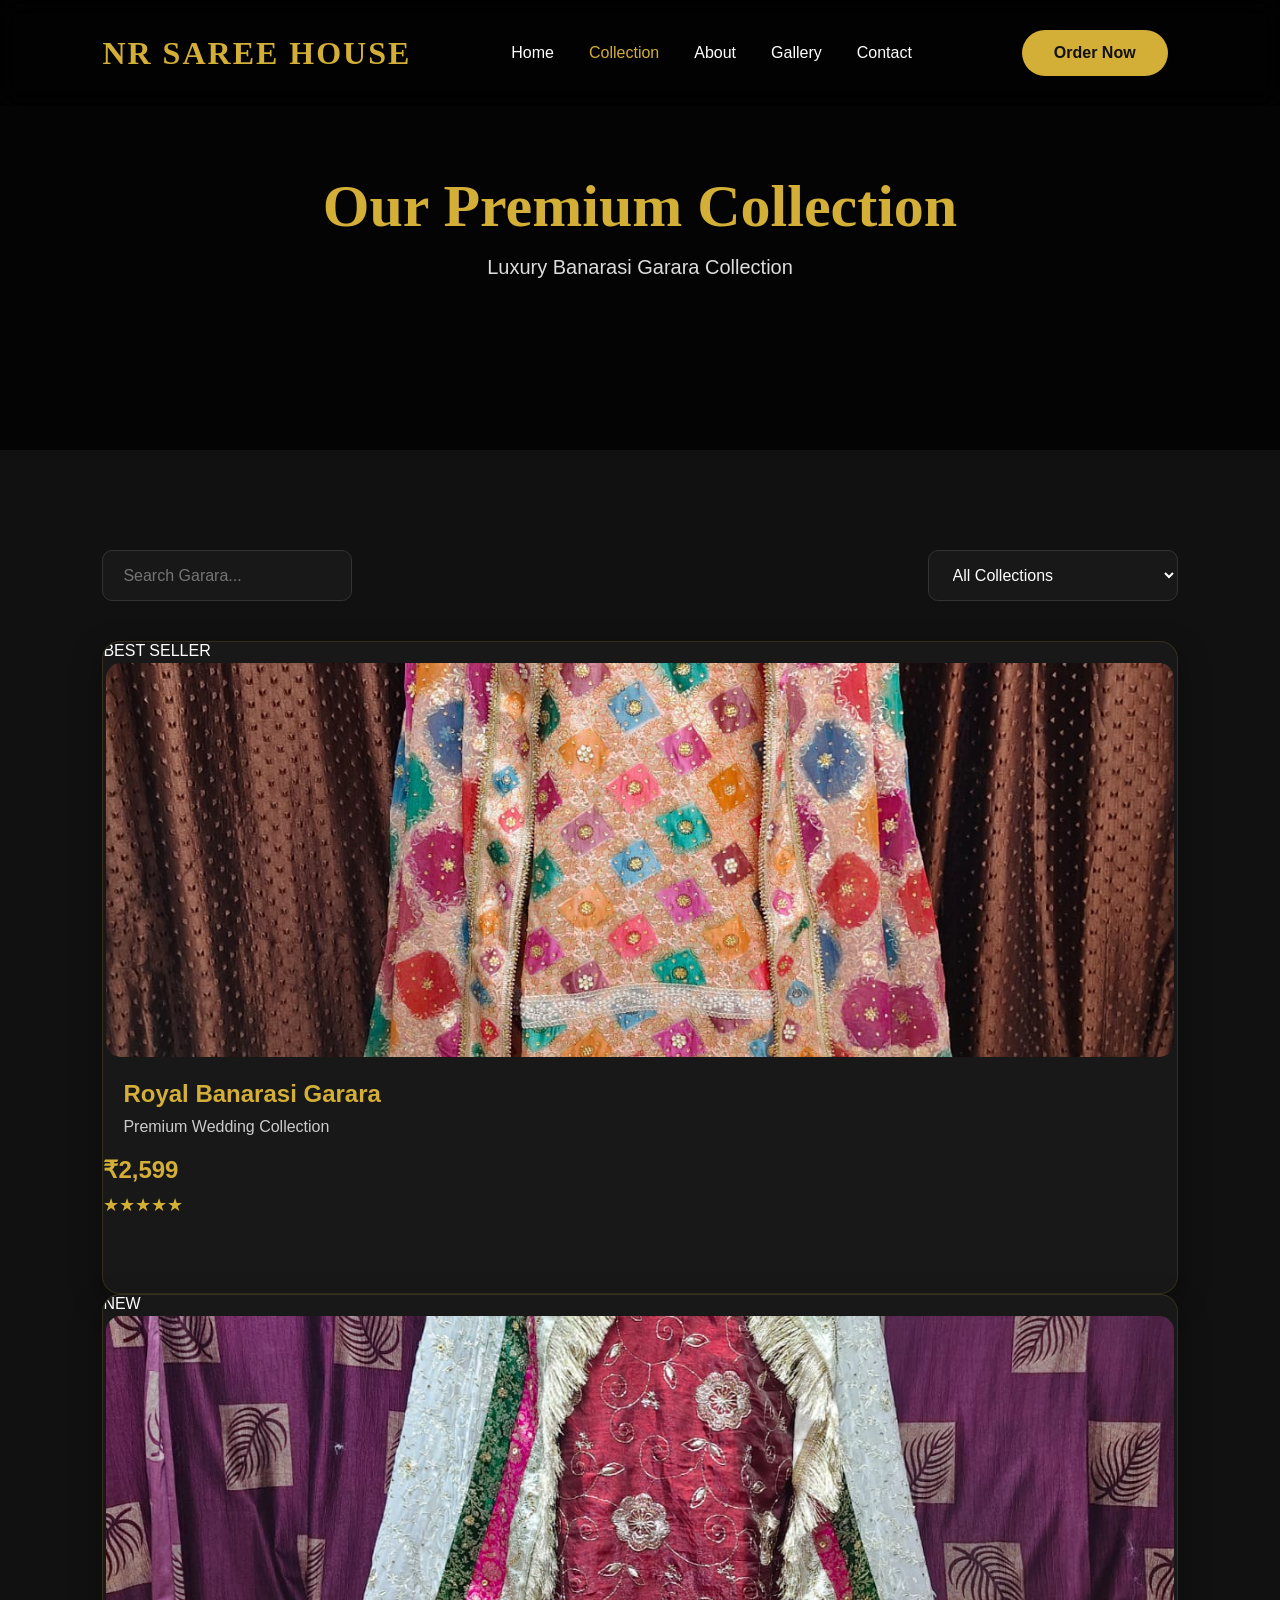
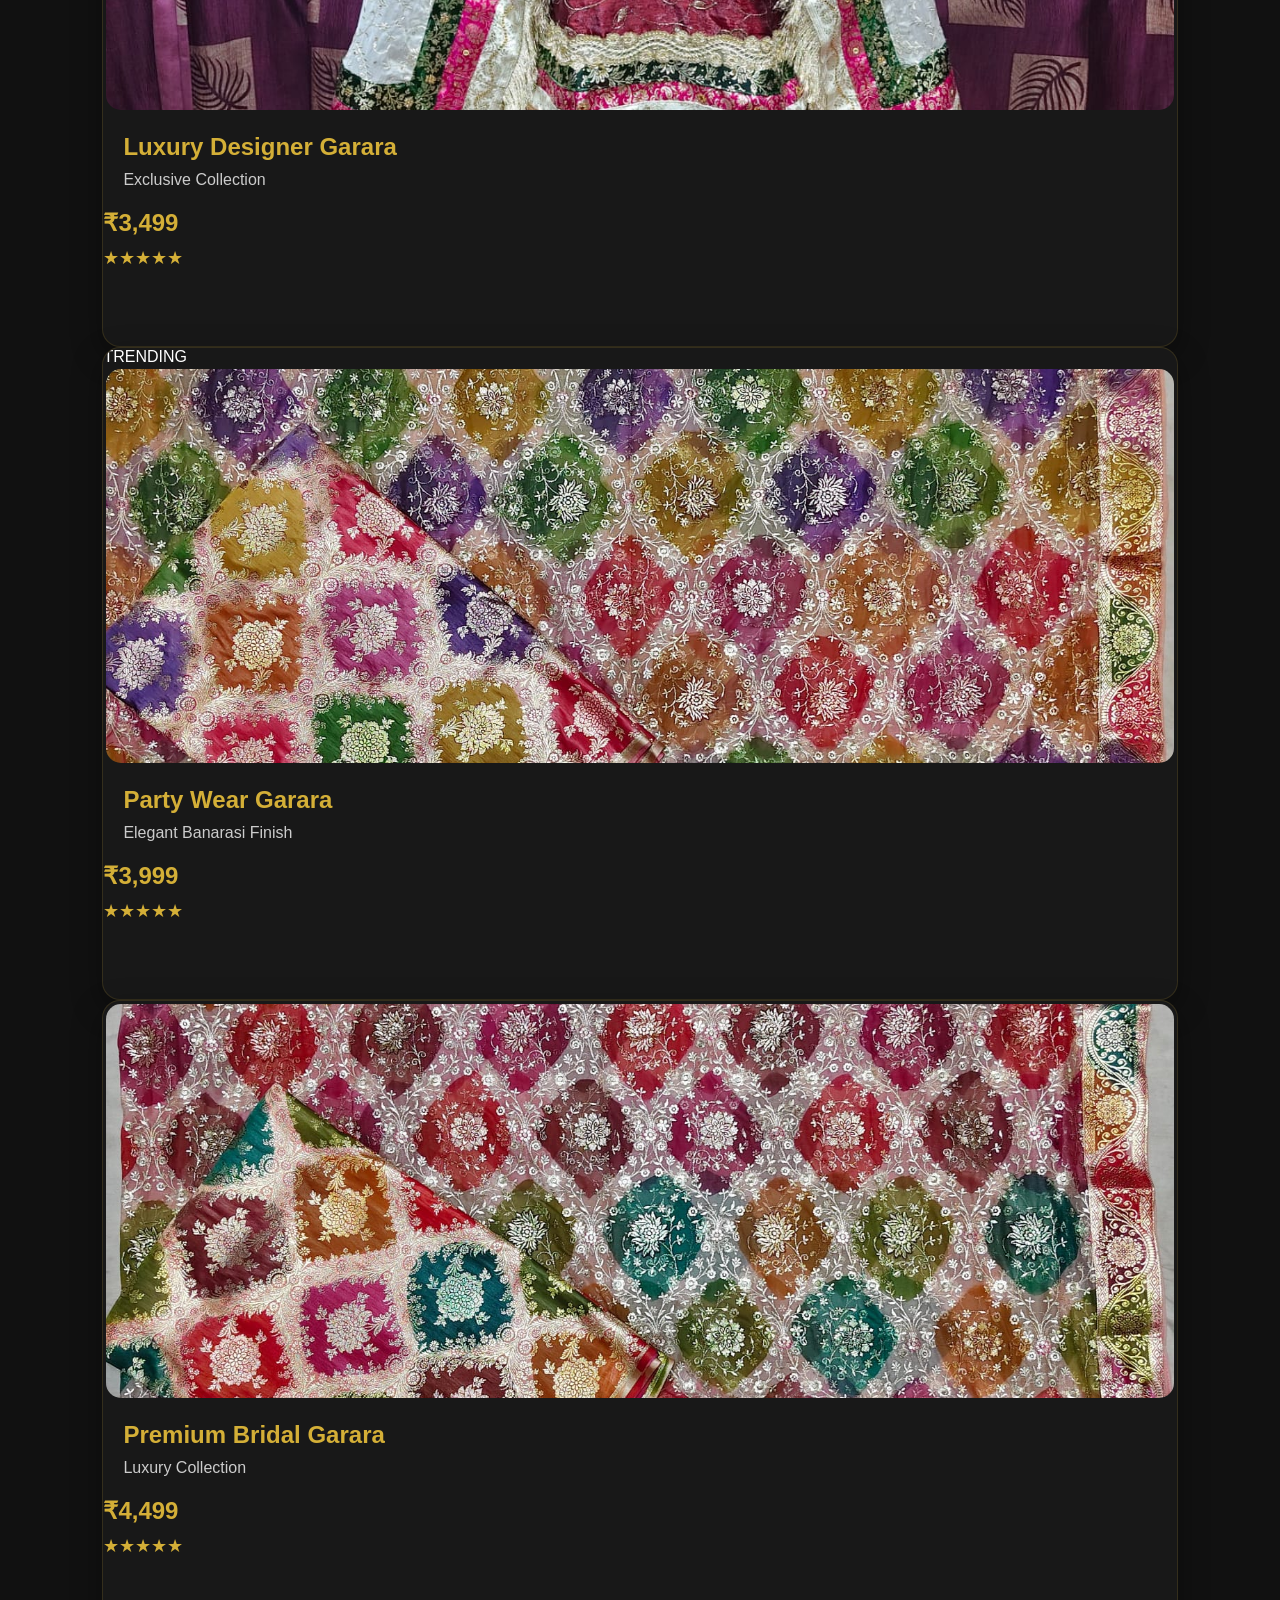
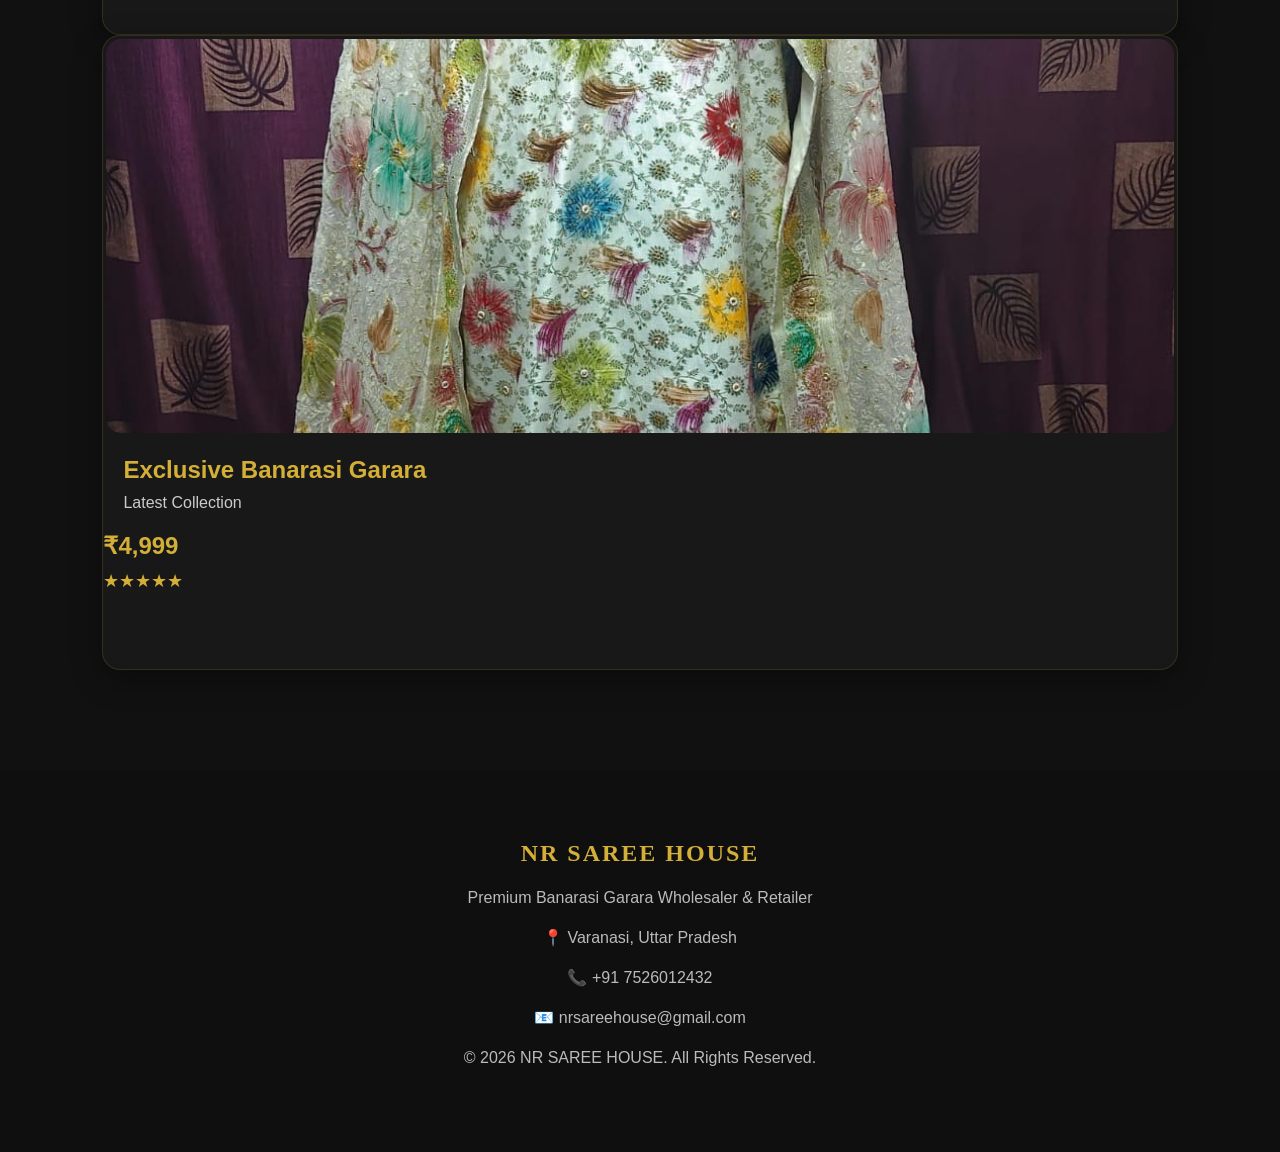
==== collection.html @ 900de84b "First website upload" ====
<!DOCTYPE html>
<html lang="en">

<head>

<meta charset="UTF-8">

<meta name="viewport" content="width=device-width, initial-scale=1.0">

<title>Collection | NR SAREE HOUSE</title>

<link rel="stylesheet" href="style.css">

</head>

<body>

<header>

<div class="logo">
NR SAREE HOUSE
</div>

<nav>

<a href="index.html">Home</a>

<a href="collection.html" class="active">Collection</a>

<a href="about.html">About</a>

<a href="gallery.html">Gallery</a>

<a href="contact.html">Contact</a>

</nav>

<a href="contact.html" class="hero-btn">
Order Now
</a>

</header>

<section class="collection-hero">

<h1>Our Premium Collection</h1>

<p>
Luxury Banarasi Garara Collection
</p>

</section>

<section class="products">

<div class="product-tools">

<input type="text" id="searchBox" placeholder="Search Garara...">

<select id="categoryFilter">
<option value="all">All Collections</option>
<option value="bridal">Bridal</option>
<option value="wedding">Wedding</option>
<option value="party">Party Wear</option>
</select>

</div>

<!-- Product 1 -->
<div class="card" data-category="bridal">

<span class="badge">BEST SELLER</span>

<img src="images/product1.jpg" alt="Product 1">

<h3>Royal Banarasi Garara</h3>

<p>Premium Wedding Collection</p>

<h4>₹2,599</h4>

<div class="rating">★★★★★</div>

<a href="product.html" class="hero-btn">View Details</a>

<a href="contact.html" class="hero-btn">Enquiry</a>

</div>

<!-- Product 2 -->
<div class="card" data-category="wedding">

<span class="badge">NEW</span>

<img src="images/product2.jpg" alt="Product 2">

<h3>Luxury Designer Garara</h3>

<p>Exclusive Collection</p>

<h4>₹3,499</h4>

<div class="rating">★★★★★</div>

<a href="product2.html" class="hero-btn">View Details</a>

<a href="contact.html" class="hero-btn">Enquiry</a>

</div>

<!-- Product 3 -->
<div class="card" data-category="party">

<span class="badge">TRENDING</span>

<img src="images/product3.jpg" alt="Product 3">

<h3>Party Wear Garara</h3>

<p>Elegant Banarasi Finish</p>

<h4>₹3,999</h4>

<div class="rating">★★★★★</div>

<a href="product3.html" class="hero-btn">View Details</a>

<a href="contact.html" class="hero-btn">Enquiry</a>

</div>

<!-- Product 4 -->
<div class="card" data-category="bridal">

<img src="images/product4.jpg" alt="Product 4">

<h3>Premium Bridal Garara</h3>

<p>Luxury Collection</p>

<h4>₹4,499</h4>

<div class="rating">★★★★★</div>

<a href="product4.html" class="hero-btn">View Details</a>

<a href="contact.html" class="hero-btn">Enquiry</a>

</div>

<!-- Product 5 -->
<div class="card" data-category="party">

<img src="images/product5.jpg" alt="Product 5">

<h3>Exclusive Banarasi Garara</h3>

<p>Latest Collection</p>

<h4>₹4,999</h4>

<div class="rating">★★★★★</div>

<a href="product5.html" class="hero-btn">View Details</a>

<a href="contact.html" class="hero-btn">Enquiry</a>

</div>

</section>

<div id="quickView" class="quick-view">

    <div class="quick-box">

        <span id="closePopup">&times;</span>

        <img id="popupImage" src="" alt="">

        <h2 id="popupTitle"></h2>

        <p id="popupPrice"></p>

        <a href="contact.html" class="hero-btn">
            Enquire Now
        </a>

    </div>

</div>

<footer>
    <div class="footer-content">

        <h2>NR SAREE HOUSE</h2>

        <p>Premium Banarasi Garara Wholesaler & Retailer</p>

        <p>📍 Varanasi, Uttar Pradesh</p>

        <p>📞 +91 7526012432</p>

        <p>📧 nrsareehouse@gmail.com</p>

        <p>© 2026 NR SAREE HOUSE. All Rights Reserved.</p>

    </div>
</footer>

<script src="script.js"></script>

</body>

</html>
---- style.css ----
/* ===========================
   NR SAREE HOUSE
   Premium Style V2.0
=========================== */

*{
margin:0;
padding:0;
box-sizing:border-box;
}

html{
scroll-behavior:smooth;
}

body{
font-family:'Poppins',sans-serif;
background:#0b0b0b;
color:#fff;
overflow-x:hidden;
}

a{
text-decoration:none;
}

img{
max-width:100%;
display:block;
}

/* ===========================
   Header
=========================== */

header{
position:fixed;
top:0;
left:0;
width:100%;
display:flex;
justify-content:space-between;
align-items:center;
padding:20px 8%;
background:rgba(0,0,0,.45);
backdrop-filter:blur(12px);
z-index:1000;
}

.logo{
font-family:'Cinzel',serif;
font-size:32px;
font-weight:700;
letter-spacing:2px;
color:#d4af37;
}

nav{
display:flex;
gap:35px;
}

nav a{
color:#fff;
font-weight:500;
transition:.3s;
}

nav a:hover,
nav a.active{
color:#d4af37;
}

.hero-btn{
background:#d4af37;
color:#111;
padding:14px 30px;
border-radius:40px;
font-weight:600;
transition:.3s;
}

.hero-btn:hover{
background:#fff;
transform:translateY(-3px);
}

.outline-btn{
border:2px solid #d4af37;
color:#d4af37;
padding:14px 30px;
border-radius:40px;
margin-left:15px;
transition:.3s;
}

.outline-btn:hover{
background:#d4af37;
color:#111;
}

/* ===========================
Hero
=========================== */

.hero{
height:100vh;
background:url("images/hero.jpg") center/cover no-repeat;
display:flex;
justify-content:center;
align-items:center;
position:relative;
}

.overlay{
position:absolute;
inset:0;
background:rgba(0,0,0,.55);
}

.hero-content{
position:relative;
z-index:2;
text-align:center;
width:90%;
max-width:850px;
}

.hero-content h1{
font-family:'Cinzel',serif;
font-size:65px;
line-height:1.2;
margin-bottom:20px;

text-shadow:0 0 30px rgba(212,175,55,.35);

}

.hero-content p{
font-size:20px;
color:#ddd;
margin-bottom:40px;
}

.hero-buttons{
display:flex;
justify-content:center;
flex-wrap:wrap;
gap:20px;
}
/* ===========================
Featured Collection
=========================== */

.featured{
padding:100px 8%;
background:#111;
}

.section-title{
text-align:center;
margin-bottom:60px;
}

.section-title h2{
font-family:'Cinzel',serif;
font-size:45px;
color:#d4af37;
margin-bottom:10px;
}

.section-title p{
color:#ccc;
font-size:18px;
}

.cards{
display:grid;
grid-template-columns:repeat(auto-fit,minmax(300px,1fr));
gap:35px;
}

.card{
background:#181818;
border-radius:18px;
overflow:hidden;
transition:.4s;
box-shadow:0 10px 30px rgba(0,0,0,.35);
}

.card:hover{
    transform: translateY(-10px);
    box-shadow: 0 20px 45px rgba(0,0,0,.35);
}

.card:hover{
transform:translateY(-12px);
}

.card img{
width:100%;
height:400px;
object-fit:cover;
transition:.5s;
}

.card:hover img{
transform:scale(1.08);
}

.card h3{
font-size:24px;
padding:20px 20px 10px;
color:#d4af37;
}

.card p{
padding:0 20px 20px;
color:#ccc;
}

.card a{
display:inline-block;
margin:0 20px 25px;
padding:12px 28px;
background:#d4af37;
color:#111;
border-radius:30px;
font-weight:600;
}

/* ===========================
Why Us
=========================== */

.why-us{
padding:100px 8%;
background:#0d0d0d;
}

.why-grid{
display:grid;
grid-template-columns:repeat(auto-fit,minmax(280px,1fr));
gap:30px;
}

.why-box{
background:#181818;
padding:40px;
border-radius:18px;
text-align:center;
transition:.3s;
}

.why-box:hover{
background:#202020;
transform:translateY(-10px);
}

.why-box h3{
color:#d4af37;
margin-bottom:15px;
font-size:24px;
}

.why-box p{
color:#ccc;
line-height:1.7;
}

/* ===========================
CTA
=========================== */

.cta{
padding:100px 20px;
background:linear-gradient(135deg,#d4af37,#9c7b17);
text-align:center;
}

.cta h2{
font-size:50px;
color:#111;
margin-bottom:20px;
}

.cta p{
color:#222;
font-size:20px;
margin-bottom:35px;
}

/* ===========================
Footer
=========================== */

footer{
background:#050505;
padding:60px 8%;
text-align:center;
}

.footer-content h2{
font-family:'Cinzel',serif;
color:#d4af37;
margin-bottom:15px;
}

.footer-content p{
color:#bbb;
margin-bottom:25px;
}

.footer-links{
display:flex;
justify-content:center;
gap:25px;
flex-wrap:wrap;
margin-bottom:30px;
}

.footer-links a{
color:#fff;
transition:.3s;
}

.footer-links a:hover{
color:#d4af37;
}

.copyright{
font-size:14px;
color:#777;
}

/* ================= ABOUT PREVIEW ================= */

.about-preview{
    background:#0d0d0d;
    padding:100px 8%;
    display:grid;
    grid-template-columns:1.2fr 1fr;
    gap:60px;
    align-items:center;
}

.about-left span{
    color:#d4af37;
    font-weight:600;
    letter-spacing:3px;
    font-size:14px;
}

.about-left h2{
    color:#fff;
    font-size:48px;
    line-height:1.3;
    margin:20px 0;
}

.about-left p{
    color:#bdbdbd;
    font-size:17px;
    line-height:1.9;
    margin-bottom:35px;
}

.about-right{
    display:grid;
    grid-template-columns:repeat(2,1fr);
    gap:25px;
}

.about-box{
    background:#181818;
    padding:40px 25px;
    border-radius:18px;
    text-align:center;
    transition:.4s;
    border:1px solid rgba(212,175,55,.15);
}

.about-box:hover{
    transform:translateY(-10px);
    border-color:#d4af37;
    box-shadow:0 15px 35px rgba(212,175,55,.2);
}

.about-box h3{
    color:#d4af37;
    font-size:36px;
    margin-bottom:10px;
}

.about-box p{
    color:#ddd;
    font-size:15px;
}
/* ===========================
   Reviews Section
=========================== */

.reviews{
    padding:100px 8%;
    background:#111;
}

.review-grid{
    display:grid;
    grid-template-columns:repeat(auto-fit,minmax(300px,1fr));
    gap:30px;
    margin-top:50px;
}

.review-card{
    background:#181818;
    padding:35px;
    border-radius:20px;
    border:1px solid rgba(212,175,55,.15);
    transition:.4s;
    color:#fff;
}

.review-card:hover{
    transform:translateY(-10px);
    border-color:#d4af37;
    box-shadow:0 15px 35px rgba(212,175,55,.2);
}

.review-card h3{
    color:#d4af37;
    margin:15px 0;
    font-size:24px;
}

.review-card p{
    color:#ccc;
    line-height:1.8;
}

.review-card h4{
    margin-top:20px;
    color:#fff;
    font-weight:600;
}
/* ===========================
   WhatsApp Button
=========================== */

.whatsapp-float{
position:fixed;
bottom:25px;
right:25px;
width:65px;
height:65px;
background:#25D366;
border-radius:50%;
display:flex;
align-items:center;
justify-content:center;
box-shadow:0 10px 25px rgba(0,0,0,.35);
z-index:9999;
transition:.3s;
}

.whatsapp-float:hover{
transform:scale(1.1);
}

.whatsapp-float img{
width:38px;
height:38px;
}
/* ===========================
   Scroll Animation
=========================== */

.hidden{
opacity:0;
transform:translateY(80px);
transition:all .8s ease;
}

.show{
opacity:1;
transform:translateY(0);
}
/* ===========================
   Loader
=========================== */

#loader{
position:fixed;
top:0;
left:0;
width:100%;
height:100%;
background:#0b0b0b;
display:flex;
flex-direction:column;
justify-content:center;
align-items:center;
z-index:99999;
transition:opacity .8s ease;
}

#loader h1{
font-family:'Cinzel',serif;
font-size:55px;
color:#d4af37;
letter-spacing:3px;
margin-bottom:15px;
}

#loader p{
color:#ccc;
font-size:18px;
letter-spacing:2px;
}
/* ===========================
   Navbar Scroll Effect
=========================== */

header.scrolled{
background:#000;
padding:15px 8%;
box-shadow:0 5px 20px rgba(0,0,0,.4);
transition:.4s;
}
/* ===========================
   Hero Animation
=========================== */

.hero{
animation:zoomHero 12s ease-in-out infinite alternate;
}

@keyframes zoomHero{

0%{
background-size:100%;
}

100%{
background-size:115%;
}

}

.hero-content h1{

animation:fadeDown 1.2s ease;

}

.hero-content p{

animation:fadeUp 1.5s ease;

}

.hero-buttons{

animation:fadeUp 1.8s ease;

}

@keyframes fadeDown{

from{

opacity:0;
transform:translateY(-50px);

}

to{

opacity:1;
transform:translateY(0);

}

}

@keyframes fadeUp{

from{

opacity:0;
transform:translateY(50px);

}

to{

opacity:1;
transform:translateY(0);

}

}
/* ===========================
Collection Hero
=========================== */

.collection-hero{

height:50vh;

display:flex;

justify-content:center;

align-items:center;

flex-direction:column;

background:linear-gradient(rgba(0,0,0,.65),rgba(0,0,0,.65)),
url("images/hero.jpg");

background-size:cover;

background-position:center;

text-align:center;

}

.collection-hero h1{

font-size:60px;

font-family:'Cinzel',serif;

color:#d4af37;

margin-bottom:15px;

}

.collection-hero p{

font-size:20px;

color:#ddd;

}

.products{

padding:100px 8%;

background:#111;

}
/* ===========================
   Product Page
=========================== */

.product-page{
padding:140px 8% 80px;
display:grid;
grid-template-columns:1fr 1fr;
gap:60px;
align-items:center;
background:#111;
}

.product-image img{
width:100%;
border-radius:20px;
box-shadow:0 20px 50px rgba(0,0,0,.5);
transition:.4s;
}

.product-image img:hover{
transform:scale(1.05);
}

.product-details h1{
font-family:'Cinzel',serif;
font-size:48px;
color:#d4af37;
margin-bottom:20px;
}

.product-details h2{
font-size:36px;
margin-bottom:20px;
color:#fff;
}

.product-details p{
color:#ccc;
line-height:1.9;
font-size:18px;
margin-bottom:35px;
max-width:550px;
}
/* ===========================
   About Page
=========================== */

.about-page{
padding:100px 8%;
background:#111;
display:grid;
grid-template-columns:1fr 1fr;
gap:60px;
align-items:center;
}

.about-content h2{
font-family:'Cinzel',serif;
font-size:48px;
color:#d4af37;
margin-bottom:25px;
}

.about-content p{
color:#ccc;
font-size:18px;
line-height:1.9;
margin-bottom:20px;
}

.about-image img{
width:100%;
border-radius:20px;
box-shadow:0 20px 50px rgba(0,0,0,.5);
transition:.4s;
}

.about-image img:hover{
transform:scale(1.04);
}

@media(max-width:768px){

.about-page{
grid-template-columns:1fr;
text-align:center;
}

.about-content h2{
font-size:36px;
}

}
/* ===========================
   Contact Page
=========================== */

.contact-page{
padding:100px 8%;
display:grid;
grid-template-columns:1fr 1fr;
gap:60px;
background:#111;
}

.contact-info h2{
font-family:'Cinzel',serif;
font-size:45px;
color:#d4af37;
margin-bottom:30px;
}

.contact-info p{
color:#ccc;
font-size:18px;
margin-bottom:20px;
line-height:1.8;
}

.contact-form form{
display:flex;
flex-direction:column;
gap:20px;
}

.contact-form input,
.contact-form textarea{
width:100%;
padding:16px;
background:#181818;
border:1px solid #333;
border-radius:10px;
color:#fff;
font-size:16px;
outline:none;
transition:.3s;
}

.contact-form input:focus,
.contact-form textarea:focus{
border-color:#d4af37;
box-shadow:0 0 12px rgba(212,175,55,.3);
}

.contact-form textarea{
resize:vertical;
min-height:150px;
}

@media(max-width:768px){

.contact-page{
grid-template-columns:1fr;
}

.contact-info{
text-align:center;
}

}
/* ===========================
   Gallery Page
=========================== */

.gallery-page{
padding:100px 8%;
background:#111;
}

.gallery-grid{
display:grid;
grid-template-columns:repeat(auto-fit,minmax(300px,1fr));
gap:25px;
}

.gallery-item{
overflow:hidden;
border-radius:18px;
box-shadow:0 10px 30px rgba(0,0,0,.35);
}

.gallery-item img{
width:100%;
height:420px;
object-fit:cover;
transition:.5s;
display:block;
}

.gallery-item:hover img{
transform:scale(1.08);
}
/* ===========================
   Mobile Menu
=========================== */

.menu-toggle{
display:none;
font-size:32px;
color:#d4af37;
cursor:pointer;
}

@media(max-width:900px){

nav{
display:none;
position:absolute;
top:80px;
left:0;
width:100%;
background:#111;
flex-direction:column;
padding:20px;
gap:20px;
}

nav.active{
display:flex;
}

.menu-toggle{
display:block;
}

header .hero-btn{
display:none;
}

.logo{
font-size:24px;
}

}
/* ===========================
   Google Map
=========================== */

.map{
margin-top:50px;
border-radius:20px;
overflow:hidden;
box-shadow:0 15px 35px rgba(0,0,0,.35);
}

.map iframe{
display:block;
width:100%;
}
/* ===== Premium Footer ===== */

.footer{
background:#0a0a0a;
padding:70px 8% 30px;
color:#fff;
}

.footer-container{
display:grid;
grid-template-columns:2fr 1fr 1fr;
gap:50px;
margin-bottom:40px;
}

.footer h2{
color:#d4af37;
margin-bottom:15px;
}

.footer h3{
color:#d4af37;
margin-bottom:20px;
}

.footer a{
display:block;
color:#ccc;
text-decoration:none;
margin-bottom:10px;
transition:.3s;
}

.footer a:hover{
color:#d4af37;
padding-left:5px;
}

.footer p{
color:#bbb;
line-height:1.8;
}

.footer hr{
border:none;
height:1px;
background:#333;
margin:30px 0;
}

.copyright{
text-align:center;
color:#888;
}

@media(max-width:768px){

.footer-container{
grid-template-columns:1fr;
text-align:center;
}

}
/* ===========================
   Search & Filter
=========================== */

.product-tools{
display:flex;
justify-content:space-between;
gap:20px;
margin-bottom:40px;
flex-wrap:wrap;
}

#searchBox,
#categoryFilter{
padding:15px 20px;
border:1px solid #333;
background:#181818;
color:#fff;
border-radius:10px;
font-size:16px;
min-width:250px;
outline:none;
}

#searchBox:focus,
#categoryFilter:focus{
border-color:#d4af37;
}
/* ===========================
   Quick View Popup
=========================== */

.quick-view{
display:none;
position:fixed;
top:0;
left:0;
width:100%;
height:100%;
background:rgba(0,0,0,0.75);
justify-content:center;
align-items:center;
z-index:9999;
}

.quick-box{
background:#111;
width:420px;
max-width:90%;
padding:30px;
border-radius:20px;
text-align:center;
position:relative;
box-shadow:0 15px 40px rgba(0,0,0,.5);
}

.quick-box img{
width:100%;
height:300px;
object-fit:cover;
border-radius:15px;
margin-bottom:20px;
}

.quick-box h2{
color:#d4af37;
margin-bottom:10px;
}

.quick-box p{
color:#fff;
font-size:22px;
margin-bottom:20px;
}

#closePopup{
position:absolute;
top:15px;
right:20px;
font-size:30px;
color:#fff;
cursor:pointer;
}
/* ===========================
   Floating WhatsApp
=========================== */

.whatsapp-float{
position:fixed;
bottom:25px;
right:25px;
width:60px;
height:60px;
background:#25D366;
color:#fff;
font-size:30px;
display:flex;
justify-content:center;
align-items:center;
border-radius:50%;
text-decoration:none;
box-shadow:0 10px 25px rgba(0,0,0,.3);
transition:.3s;
z-index:9999;
}

.whatsapp-float:hover{
transform:scale(1.1);
}
/* ===========================
   Back To Top Button
=========================== */

#topBtn{
position:fixed;
bottom:100px;
right:25px;
width:55px;
height:55px;
border:none;
border-radius:50%;
background:#d4af37;
color:#111;
font-size:24px;
cursor:pointer;
display:none;
box-shadow:0 10px 25px rgba(0,0,0,.3);
transition:.3s;
z-index:9999;
}

#topBtn:hover{
transform:scale(1.1);
}
/* ===========================
   Product Hover Effect
=========================== */

.card{
overflow:hidden;
transition:0.4s;
}

.card img{
width:100%;
transition:0.5s ease;
}

.card:hover img{
transform:scale(1.08);
}

.card:hover{
transform:translateY(-10px);
box-shadow:0 20px 40px rgba(0,0,0,0.35);
}
/* ===========================
   Mobile Navbar
=========================== */

.menu-toggle{
display:none;
font-size:30px;
color:#d4af37;
cursor:pointer;
}

@media(max-width:768px){

.nav-links{

display:none;
flex-direction:column;
position:absolute;
top:70px;
right:20px;
background:#111;
padding:20px;
border-radius:10px;
width:220px;

}

.nav-links.active{

display:flex;

}

.menu-toggle{

display:block;

}

}
/* ===========================
   Hero Buttons
=========================== */

.hero-btn{
display:inline-block;
padding:14px 32px;
background:#d4af37;
color:#111;
text-decoration:none;
font-weight:bold;
border-radius:40px;
margin:10px;
transition:.4s;
}

.hero-btn:hover{
background:#fff;
transform:translateY(-4px);
}

.secondary-btn{
background:transparent;
color:#d4af37;
border:2px solid #d4af37;
}

.secondary-btn:hover{
background:#d4af37;
color:#111;
}
.hero h1{
animation:fadeUp 1s ease;
}

.hero p{
animation:fadeUp 1.5s ease;
}

@keyframes fadeUp{

from{
opacity:0;
transform:translateY(40px);
}

to{
opacity:1;
transform:translateY(0);
}

}
/* Premium Card Animation */

.card{
transition:.4s ease;
overflow:hidden;
}

.card img{
transition:.5s ease;
}

.card:hover img{
transform:scale(1.08);
}

.card:hover{
transform:translateY(-12px);
box-shadow:0 25px 50px rgba(0,0,0,.35);
}
/* Premium Button */

.hero-btn{
transition:.3s;
}

.hero-btn:hover{
transform:translateY(-3px);
letter-spacing:1px;
}
/* Smooth Scroll */

html{
scroll-behavior:smooth;
}
/* Selection Color */

::selection{
background:#d4af37;
color:#111;
}
/* Scrollbar */

::-webkit-scrollbar{
width:10px;
}

::-webkit-scrollbar-thumb{
background:#d4af37;
border-radius:20px;
}

::-webkit-scrollbar-track{
background:#111;
}
/* Fade Animation */

.fade-up{
opacity:0;
transform:translateY(40px);
animation:fadeUp .8s ease forwards;
}

@keyframes fadeUp{

to{

opacity:1;
transform:translateY(0);

}

}
.logo{

transition:.3s;

}

.logo:hover{

color:#d4af37;
letter-spacing:2px;

}
nav a{

position:relative;

}

nav a::after{

content:"";
position:absolute;
left:0;
bottom:-5px;
width:0;
height:2px;
background:#d4af37;
transition:.3s;

}

nav a:hover::after{

width:100%;

}
.card h4{

font-size:24px;
color:#d4af37;

}
/* Luxury Border */

.card{

border:1px solid rgba(212,175,55,.15);

}

.card:hover{

border-color:#d4af37;

}
/* Image Overlay */

.card{

position:relative;

}

.card::before{

content:"";
position:absolute;
inset:0;
background:rgba(0,0,0,.25);
opacity:0;
transition:.4s;
z-index:1;

}

.card:hover::before{

opacity:1;

}

.card img{

position:relative;
z-index:0;

}
/* Button Glow */

.hero-btn:hover{

box-shadow:0 0 25px rgba(212,175,55,.45);

}
/* Product Title */

.card h3{

transition:.3s;

}

.card:hover h3{

color:#d4af37;

}
/* Footer */

.footer a{

transition:.3s;

}

.footer a:hover{

padding-left:8px;

}
/* Rating */

.rating{

color:#d4af37;
font-size:18px;
margin:10px 0;

}
/* Wishlist */

.wishlist{

position:absolute;
top:15px;
right:15px;
font-size:28px;
color:#fff;
cursor:pointer;
transition:.3s;
z-index:5;

}

.wishlist:hover{

color:red;
transform:scale(1.2);

}
/* Sale Tag */

.sale-tag{

position:absolute;
top:55px;
left:15px;
background:#e63946;
color:#fff;
padding:6px 12px;
border-radius:20px;
font-size:12px;
font-weight:bold;
z-index:5;

}
.card .hero-btn{

opacity:0;
transform:translateY(20px);
transition:.4s;

}

.card:hover .hero-btn{

opacity:1;
transform:translateY(0);

}
.card img{

border:3px solid transparent;
transition:.4s;

}

.card:hover img{

border-color:#d4af37;

}
.hero h1{

text-shadow:0 0 20px rgba(212,175,55,.4);

}
.whatsapp-float{

animation:whatsappFloat 2s infinite;

}

@keyframes whatsappFloat{

0%{transform:scale(1);}
50%{transform:scale(1.12);}
100%{transform:scale(1);}

}
.card:hover{

box-shadow:
0 20px 60px rgba(0,0,0,.45),
0 0 30px rgba(212,175,55,.15);

}
.hero-btn,
.card,
nav a{

cursor:pointer;

}
.card img{

border-radius:18px;

}
.section-title::after{

content:"";
display:block;
width:90px;
height:4px;
background:#d4af37;
margin:15px auto;
border-radius:20px;

}
/* Smooth Scrolling */
html{
    scroll-behavior:smooth;
}

/* Fade Animation */
.fade-up{
    opacity:0;
    transform:translateY(40px);
    transition:all .8s ease;
}

.fade-up.show{
    opacity:1;
    transform:translateY(0);
}
.whatsapp-btn{
    position:fixed;
    right:20px;
    bottom:20px;
    width:60px;
    height:60px;
    background:#25D366;
    color:#fff;
    border-radius:50%;
    display:flex;
    justify-content:center;
    align-items:center;
    font-size:30px;
    text-decoration:none;
    box-shadow:0 10px 25px rgba(0,0,0,.3);
    z-index:9999;
    transition:.3s;
}

.whatsapp-btn:hover{
    transform:scale(1.1);
}
footer{
    background:#111;
    color:white;
    text-align:center;
    padding:40px 20px;
}

.footer-content h2{
    margin-bottom:15px;
    letter-spacing:2px;
}

.footer-content p{
    color:#bbb;
    margin:8px 0;
}
html{
    scroll-behavior:smooth;
}
.fade-up{
    opacity:0;
    transform:translateY(40px);
    transition:all .8s ease;
}

.fade-up.show{
    opacity:1;
    transform:translateY(0);
}
/* FAQ */

.faq{

padding:100px 8%;

}

.faq-item{

background:#181818;
padding:25px;
margin:20px 0;
border-radius:15px;
border-left:4px solid #d4af37;

}

.faq-item h3{

color:#d4af37;
margin-bottom:10px;

}

.faq-item p{

color:#ddd;

}
/* Instagram */

.instagram{

padding:100px 8%;
text-align:center;

}

.insta-grid{

display:grid;
grid-template-columns:repeat(4,1fr);
gap:20px;
margin:40px 0;

}

.insta-grid img{

width:100%;
height:260px;
object-fit:cover;
border-radius:18px;
transition:.4s;
cursor:pointer;

}

.insta-grid img:hover{

transform:scale(1.05);

}

@media(max-width:768px){

.insta-grid{

grid-template-columns:repeat(2,1fr);

}

}
.newsletter{
    padding:80px 10%;
    text-align:center;
    background:#111;
}

.newsletter h2{
    font-size:36px;
    margin-bottom:15px;
}

.newsletter p{
    color:#bbb;
    margin-bottom:25px;
}

.newsletter form{
    display:flex;
    justify-content:center;
    gap:15px;
    flex-wrap:wrap;
}

.newsletter input{
    width:350px;
    padding:15px;
    border:none;
    border-radius:8px;
}

.newsletter button{
    background:#c9a227;
    color:white;
    border:none;
    padding:15px 30px;
    border-radius:8px;
    cursor:pointer;
}
.footer-container{
display:grid;
grid-template-columns:repeat(auto-fit,minmax(250px,1fr));
gap:40px;
margin-bottom:40px;
}

footer{
padding:70px 10%;
background:#0f0f0f;
}

footer h3{
margin-bottom:20px;
color:#fff;
}

footer p,
footer a{
color:#bdbdbd;
text-decoration:none;
line-height:2;
}

footer a:hover{
color:#c9a227;
}

.copyright{
text-align:center;
border-top:1px solid #333;
padding-top:25px;
margin-top:25px;
color:#888;
}
@media (max-width:768px){

header{
padding:15px 6%;
}

nav{
display:none;
}

.hero{
padding:120px 6% 70px;
text-align:center;
}

.hero h1{
font-size:38px;
}

.hero p{
font-size:16px;
}

.cards{
grid-template-columns:1fr;
}

.products{
grid-template-columns:1fr;
}

.gallery-grid{
grid-template-columns:1fr;
}

.footer-container{
grid-template-columns:1fr;
text-align:center;
}

.section-title h2{
font-size:32px;
}

}
.product-info{
margin:25px 0;
padding-left:20px;
}

.product-info li{
margin:12px 0;
font-size:18px;
color:#444;
}
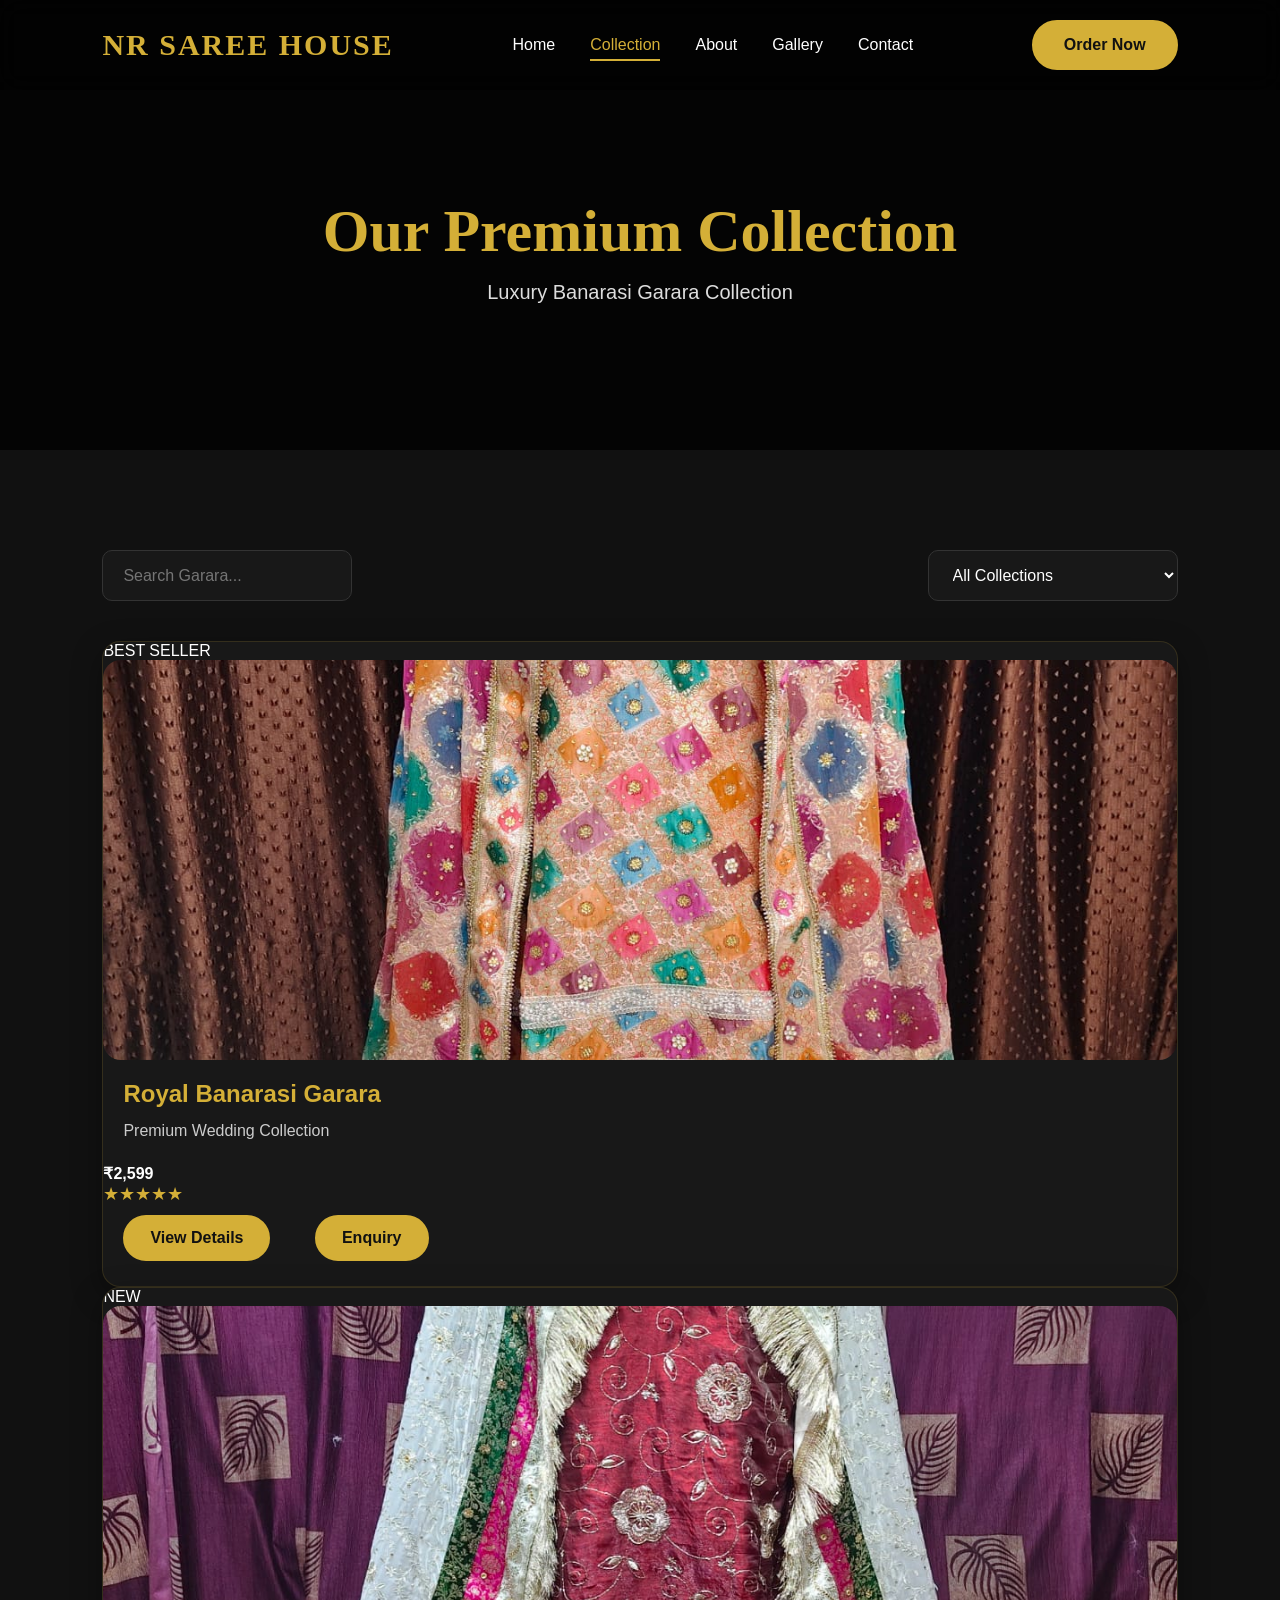
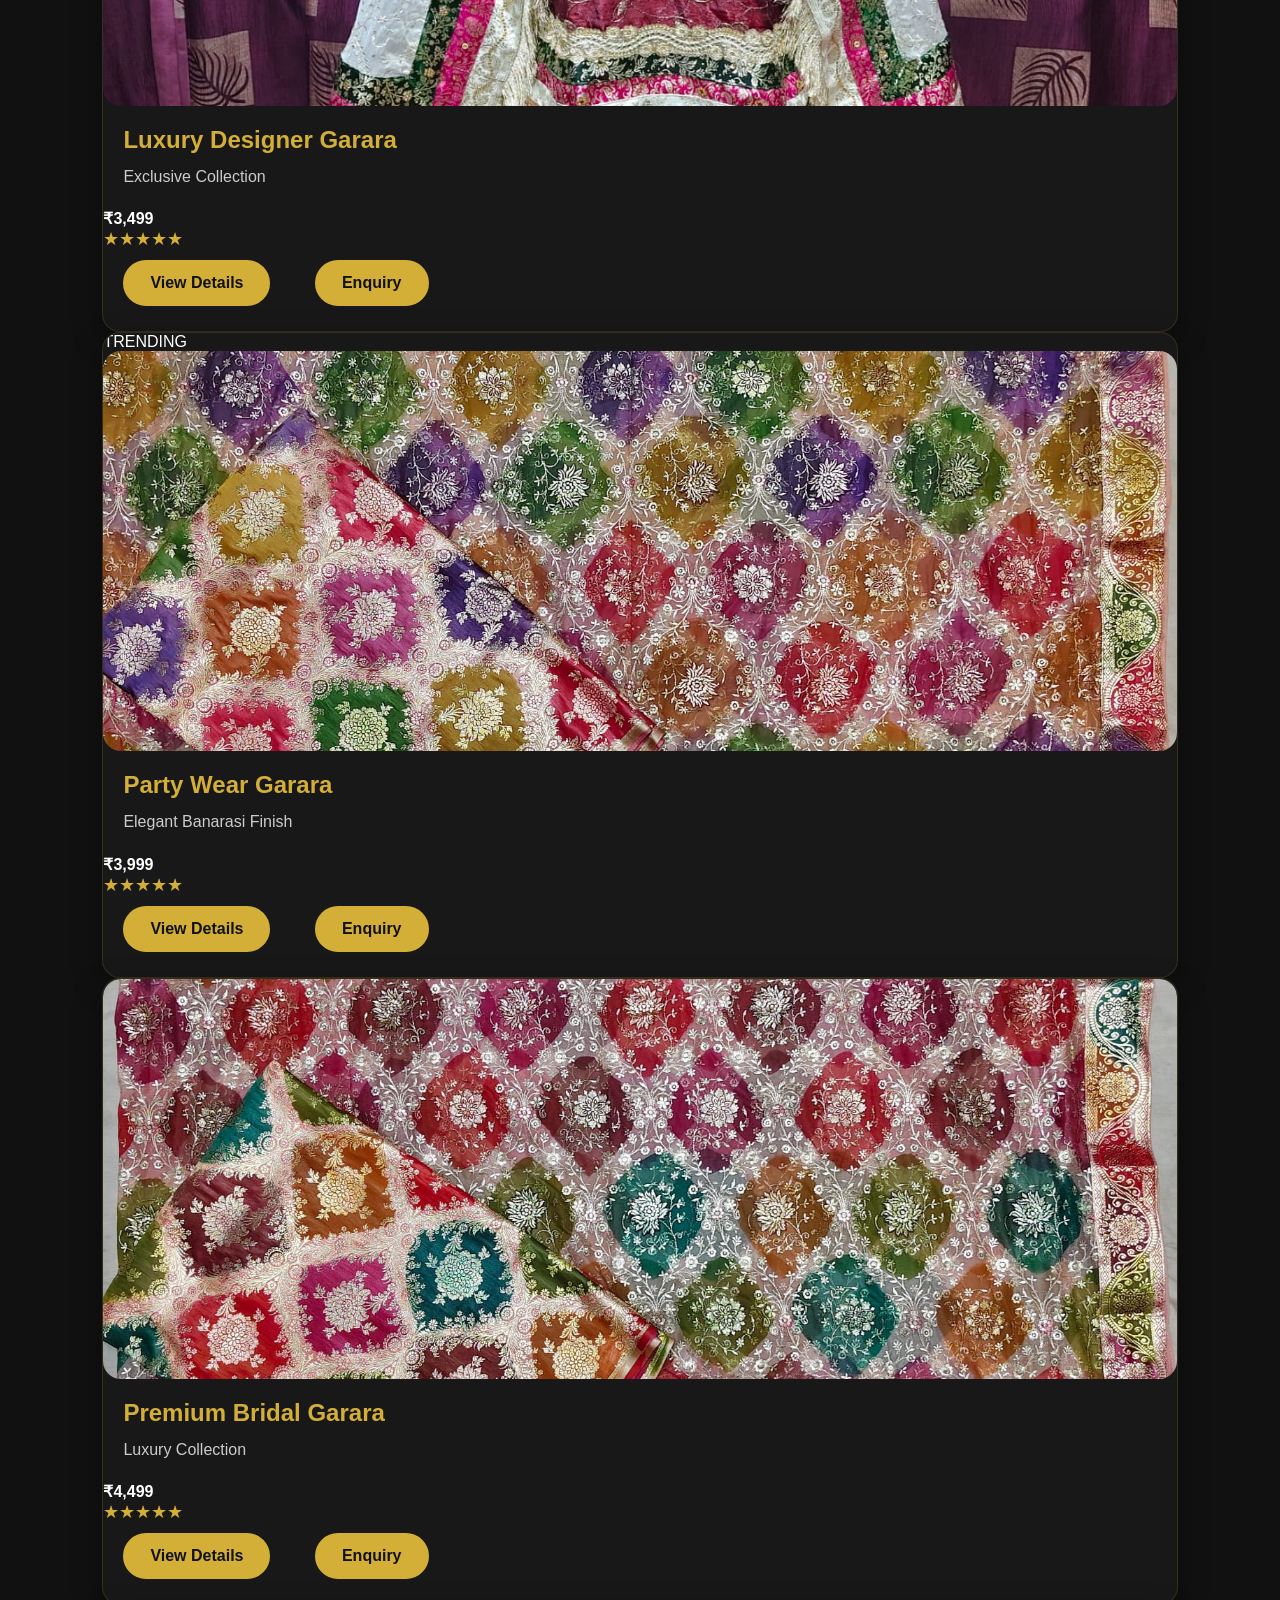
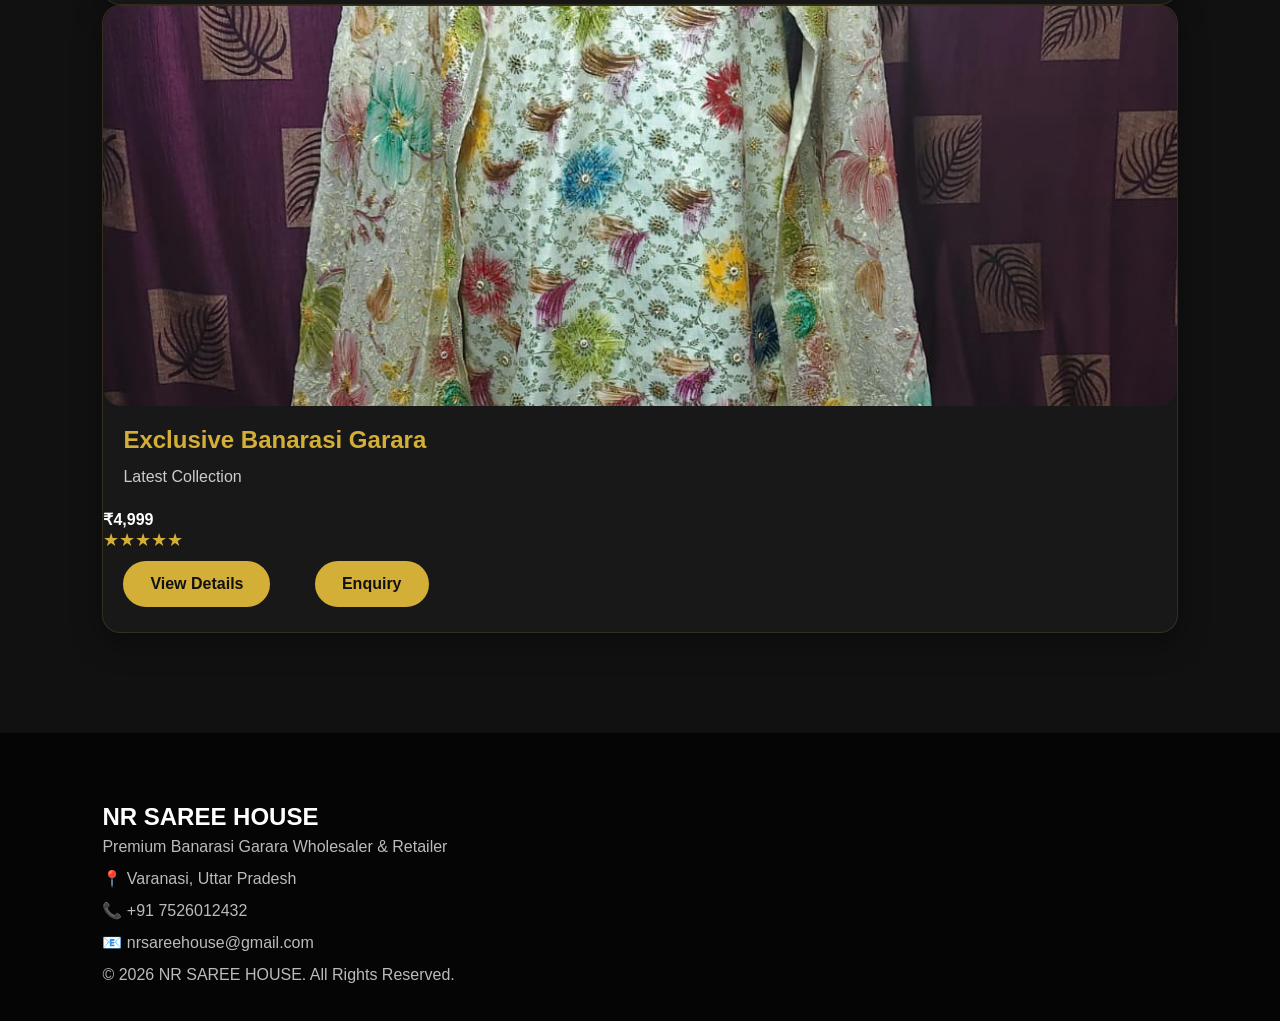
==== commit f5d951f0: "Improve collection page SEO" ====
--- a/collection.html
+++ b/collection.html
@@ -7,7 +7,15 @@
 
 <meta name="viewport" content="width=device-width, initial-scale=1.0">
 
-<title>Collection | NR SAREE HOUSE</title>
+<title>Premium Banarasi Garara Collection | NR SAREE HOUSE</title>
+
+<meta name="description" content="Explore the premium Banarasi Garara collection at NR Saree House, Varanasi. Discover bridal, wedding and party wear Garara designs for every special occasion.">
+
+<meta name="robots" content="index, follow">
+
+<link rel="canonical" href="https://varish9452904-cmd.github.io/nr-saree-house/collection.html">
+
+<link rel="icon" href="images/favicon.png">
 
 <link rel="stylesheet" href="style.css">
 
--- a/style.css
+++ b/style.css
@@ -1,1798 +1,1204 @@
-/* ===========================
+/* =========================================================
    NR SAREE HOUSE
-   Premium Style V2.0
-=========================== */
-
-*{
-margin:0;
-padding:0;
-box-sizing:border-box;
-}
-
-html{
-scroll-behavior:smooth;
-}
-
-body{
-font-family:'Poppins',sans-serif;
-background:#0b0b0b;
-color:#fff;
-overflow-x:hidden;
-}
-
-a{
-text-decoration:none;
-}
-
-img{
-max-width:100%;
-display:block;
-}
-
-/* ===========================
-   Header
-=========================== */
-
-header{
-position:fixed;
-top:0;
-left:0;
-width:100%;
-display:flex;
-justify-content:space-between;
-align-items:center;
-padding:20px 8%;
-background:rgba(0,0,0,.45);
-backdrop-filter:blur(12px);
-z-index:1000;
-}
-
-.logo{
-font-family:'Cinzel',serif;
-font-size:32px;
-font-weight:700;
-letter-spacing:2px;
-color:#d4af37;
-}
-
-nav{
-display:flex;
-gap:35px;
-}
-
-nav a{
-color:#fff;
-font-weight:500;
-transition:.3s;
+   Premium Banarasi Garara Website
+   Clean CSS V3.0
+========================================================= */
+
+* {
+    margin: 0;
+    padding: 0;
+    box-sizing: border-box;
+}
+
+html {
+    scroll-behavior: smooth;
+}
+
+body {
+    font-family: 'Poppins', sans-serif;
+    background: #0b0b0b;
+    color: #fff;
+    overflow-x: hidden;
+}
+
+a {
+    text-decoration: none;
+    color: inherit;
+}
+
+img {
+    max-width: 100%;
+    display: block;
+}
+
+
+/* =========================================================
+   COMMON
+========================================================= */
+
+.section-title {
+    text-align: center;
+    margin-bottom: 55px;
+}
+
+.section-title h2 {
+    font-family: 'Cinzel', serif;
+    font-size: 45px;
+    color: #d4af37;
+    margin-bottom: 12px;
+}
+
+.section-title p {
+    color: #ccc;
+    font-size: 18px;
+}
+
+::selection {
+    background: #d4af37;
+    color: #111;
+}
+
+
+/* =========================================================
+   HEADER / NAVBAR
+========================================================= */
+
+header {
+    position: fixed;
+    top: 0;
+    left: 0;
+    width: 100%;
+    padding: 20px 8%;
+    display: flex;
+    align-items: center;
+    justify-content: space-between;
+    background: rgba(0, 0, 0, 0.45);
+    backdrop-filter: blur(12px);
+    -webkit-backdrop-filter: blur(12px);
+    z-index: 1000;
+    transition: 0.4s ease;
+}
+
+header.scrolled {
+    background: rgba(0, 0, 0, 0.95);
+    padding: 15px 8%;
+    box-shadow: 0 5px 20px rgba(0, 0, 0, 0.4);
+}
+
+.logo {
+    font-family: 'Cinzel', serif;
+    font-size: 30px;
+    font-weight: 700;
+    letter-spacing: 2px;
+    color: #d4af37;
+    transition: 0.3s ease;
+}
+
+.logo:hover {
+    letter-spacing: 3px;
+}
+
+nav {
+    display: flex;
+    align-items: center;
+    gap: 35px;
+}
+
+nav a {
+    position: relative;
+    color: #fff;
+    font-weight: 500;
+    transition: 0.3s ease;
+}
+
+nav a::after {
+    content: "";
+    position: absolute;
+    left: 0;
+    bottom: -7px;
+    width: 0;
+    height: 2px;
+    background: #d4af37;
+    transition: 0.3s ease;
 }
 
 nav a:hover,
-nav a.active{
-color:#d4af37;
-}
-
-.hero-btn{
-background:#d4af37;
-color:#111;
-padding:14px 30px;
-border-radius:40px;
-font-weight:600;
-transition:.3s;
-}
-
-.hero-btn:hover{
-background:#fff;
-transform:translateY(-3px);
-}
-
-.outline-btn{
-border:2px solid #d4af37;
-color:#d4af37;
-padding:14px 30px;
-border-radius:40px;
-margin-left:15px;
-transition:.3s;
-}
-
-.outline-btn:hover{
-background:#d4af37;
-color:#111;
-}
-
-/* ===========================
-Hero
-=========================== */
-
-.hero{
-height:100vh;
-background:url("images/hero.jpg") center/cover no-repeat;
-display:flex;
-justify-content:center;
-align-items:center;
-position:relative;
-}
-
-.overlay{
-position:absolute;
-inset:0;
-background:rgba(0,0,0,.55);
-}
-
-.hero-content{
-position:relative;
-z-index:2;
-text-align:center;
-width:90%;
-max-width:850px;
-}
-
-.hero-content h1{
-font-family:'Cinzel',serif;
-font-size:65px;
-line-height:1.2;
-margin-bottom:20px;
-
-text-shadow:0 0 30px rgba(212,175,55,.35);
-
-}
-
-.hero-content p{
-font-size:20px;
-color:#ddd;
-margin-bottom:40px;
-}
-
-.hero-buttons{
-display:flex;
-justify-content:center;
-flex-wrap:wrap;
-gap:20px;
-}
-/* ===========================
-Featured Collection
-=========================== */
-
-.featured{
-padding:100px 8%;
-background:#111;
-}
-
-.section-title{
-text-align:center;
-margin-bottom:60px;
-}
-
-.section-title h2{
-font-family:'Cinzel',serif;
-font-size:45px;
-color:#d4af37;
-margin-bottom:10px;
-}
-
-.section-title p{
-color:#ccc;
-font-size:18px;
-}
-
-.cards{
-display:grid;
-grid-template-columns:repeat(auto-fit,minmax(300px,1fr));
-gap:35px;
-}
-
-.card{
-background:#181818;
-border-radius:18px;
-overflow:hidden;
-transition:.4s;
-box-shadow:0 10px 30px rgba(0,0,0,.35);
-}
-
-.card:hover{
+nav a.active {
+    color: #d4af37;
+}
+
+nav a:hover::after,
+nav a.active::after {
+    width: 100%;
+}
+
+.menu-toggle {
+    display: none;
+    font-size: 30px;
+    color: #d4af37;
+    cursor: pointer;
+}
+
+
+/* =========================================================
+   BUTTONS
+========================================================= */
+
+.hero-btn {
+    display: inline-block;
+    padding: 14px 30px;
+    background: #d4af37;
+    color: #111;
+    border-radius: 40px;
+    font-weight: 600;
+    border: 2px solid #d4af37;
+    transition: 0.3s ease;
+    cursor: pointer;
+}
+
+.hero-btn:hover {
+    background: #fff;
+    border-color: #fff;
+    color: #111;
+    transform: translateY(-4px);
+    box-shadow: 0 0 25px rgba(212, 175, 55, 0.4);
+}
+
+.secondary-btn {
+    background: transparent;
+    color: #d4af37;
+}
+
+.secondary-btn:hover {
+    background: #d4af37;
+    border-color: #d4af37;
+    color: #111;
+}
+
+.hero-buttons {
+    display: flex;
+    justify-content: center;
+    align-items: center;
+    flex-wrap: wrap;
+    gap: 15px;
+}
+
+
+/* =========================================================
+   HERO
+========================================================= */
+
+.hero {
+    min-height: 100vh;
+    padding: 120px 8% 80px;
+    display: flex;
+    align-items: center;
+    justify-content: center;
+    position: relative;
+    background:
+        url("images/hero.jpg")
+        center / cover no-repeat;
+    animation: zoomHero 12s ease-in-out infinite alternate;
+}
+
+.overlay {
+    position: absolute;
+    inset: 0;
+    background: rgba(0, 0, 0, 0.58);
+}
+
+.hero-content {
+    position: relative;
+    z-index: 2;
+    width: 100%;
+    max-width: 900px;
+    text-align: center;
+}
+
+.hero-content h1 {
+    font-family: 'Cinzel', serif;
+    font-size: 65px;
+    line-height: 1.2;
+    margin-bottom: 22px;
+    color: #fff;
+    text-shadow: 0 0 30px rgba(212, 175, 55, 0.35);
+    animation: fadeDown 1.2s ease;
+}
+
+.hero-content p {
+    color: #ddd;
+    font-size: 20px;
+    line-height: 1.7;
+    margin-bottom: 38px;
+    animation: fadeUp 1.5s ease;
+}
+
+.hero-buttons {
+    animation: fadeUp 1.8s ease;
+}
+
+@keyframes zoomHero {
+    from {
+        background-size: 100%;
+    }
+
+    to {
+        background-size: 115%;
+    }
+}
+
+
+/* =========================================================
+   FEATURED COLLECTION
+========================================================= */
+
+.featured {
+    padding: 100px 8%;
+    background: #111;
+}
+
+.cards {
+    display: grid;
+    grid-template-columns: repeat(3, 1fr);
+    gap: 35px;
+}
+
+.card {
+    position: relative;
+    overflow: hidden;
+    background: #181818;
+    border: 1px solid rgba(212, 175, 55, 0.15);
+    border-radius: 18px;
+    box-shadow: 0 10px 30px rgba(0, 0, 0, 0.35);
+    transition: 0.4s ease;
+}
+
+.card:hover {
+    transform: translateY(-12px);
+    border-color: #d4af37;
+    box-shadow:
+        0 20px 60px rgba(0, 0, 0, 0.45),
+        0 0 30px rgba(212, 175, 55, 0.15);
+}
+
+.card img {
+    width: 100%;
+    height: 400px;
+    object-fit: cover;
+    border-radius: 18px;
+    transition: 0.5s ease;
+}
+
+.card:hover img {
+    transform: scale(1.08);
+}
+
+.card h3 {
+    font-size: 24px;
+    color: #d4af37;
+    padding: 20px 20px 10px;
+}
+
+.card p {
+    color: #ccc;
+    padding: 0 20px 20px;
+    line-height: 1.6;
+}
+
+.card > a {
+    display: inline-block;
+    margin: 0 20px 25px;
+    padding: 12px 25px;
+    background: #d4af37;
+    color: #111;
+    border-radius: 30px;
+    font-weight: 600;
+    transition: 0.3s ease;
+}
+
+.card > a:hover {
+    background: #fff;
+    transform: translateY(-3px);
+}
+
+
+/* =========================================================
+   WHY US
+========================================================= */
+
+.why-us {
+    padding: 100px 8%;
+    background: #0d0d0d;
+}
+
+.why-grid {
+    display: grid;
+    grid-template-columns: repeat(3, 1fr);
+    gap: 30px;
+}
+
+.why-box {
+    background: #181818;
+    padding: 40px 30px;
+    border-radius: 18px;
+    text-align: center;
+    border: 1px solid rgba(212, 175, 55, 0.12);
+    transition: 0.3s ease;
+}
+
+.why-box:hover {
     transform: translateY(-10px);
-    box-shadow: 0 20px 45px rgba(0,0,0,.35);
-}
-
-.card:hover{
-transform:translateY(-12px);
-}
-
-.card img{
-width:100%;
-height:400px;
-object-fit:cover;
-transition:.5s;
-}
-
-.card:hover img{
-transform:scale(1.08);
-}
-
-.card h3{
-font-size:24px;
-padding:20px 20px 10px;
-color:#d4af37;
-}
-
-.card p{
-padding:0 20px 20px;
-color:#ccc;
-}
-
-.card a{
-display:inline-block;
-margin:0 20px 25px;
-padding:12px 28px;
-background:#d4af37;
-color:#111;
-border-radius:30px;
-font-weight:600;
-}
-
-/* ===========================
-Why Us
-=========================== */
-
-.why-us{
-padding:100px 8%;
-background:#0d0d0d;
-}
-
-.why-grid{
-display:grid;
-grid-template-columns:repeat(auto-fit,minmax(280px,1fr));
-gap:30px;
-}
-
-.why-box{
-background:#181818;
-padding:40px;
-border-radius:18px;
-text-align:center;
-transition:.3s;
-}
-
-.why-box:hover{
-background:#202020;
-transform:translateY(-10px);
-}
-
-.why-box h3{
-color:#d4af37;
-margin-bottom:15px;
-font-size:24px;
-}
-
-.why-box p{
-color:#ccc;
-line-height:1.7;
-}
-
-/* ===========================
-CTA
-=========================== */
-
-.cta{
-padding:100px 20px;
-background:linear-gradient(135deg,#d4af37,#9c7b17);
-text-align:center;
-}
-
-.cta h2{
-font-size:50px;
-color:#111;
-margin-bottom:20px;
-}
-
-.cta p{
-color:#222;
-font-size:20px;
-margin-bottom:35px;
-}
-
-/* ===========================
-Footer
-=========================== */
-
-footer{
-background:#050505;
-padding:60px 8%;
-text-align:center;
-}
-
-.footer-content h2{
-font-family:'Cinzel',serif;
-color:#d4af37;
-margin-bottom:15px;
-}
-
-.footer-content p{
-color:#bbb;
-margin-bottom:25px;
-}
-
-.footer-links{
-display:flex;
-justify-content:center;
-gap:25px;
-flex-wrap:wrap;
-margin-bottom:30px;
-}
-
-.footer-links a{
-color:#fff;
-transition:.3s;
-}
-
-.footer-links a:hover{
-color:#d4af37;
-}
-
-.copyright{
-font-size:14px;
-color:#777;
-}
-
-/* ================= ABOUT PREVIEW ================= */
-
-.about-preview{
-    background:#0d0d0d;
-    padding:100px 8%;
-    display:grid;
-    grid-template-columns:1.2fr 1fr;
-    gap:60px;
-    align-items:center;
-}
-
-.about-left span{
-    color:#d4af37;
-    font-weight:600;
-    letter-spacing:3px;
-    font-size:14px;
-}
-
-.about-left h2{
-    color:#fff;
-    font-size:48px;
-    line-height:1.3;
-    margin:20px 0;
-}
-
-.about-left p{
-    color:#bdbdbd;
-    font-size:17px;
-    line-height:1.9;
-    margin-bottom:35px;
-}
-
-.about-right{
-    display:grid;
-    grid-template-columns:repeat(2,1fr);
-    gap:25px;
-}
-
-.about-box{
-    background:#181818;
-    padding:40px 25px;
-    border-radius:18px;
-    text-align:center;
-    transition:.4s;
-    border:1px solid rgba(212,175,55,.15);
-}
-
-.about-box:hover{
-    transform:translateY(-10px);
-    border-color:#d4af37;
-    box-shadow:0 15px 35px rgba(212,175,55,.2);
-}
-
-.about-box h3{
-    color:#d4af37;
-    font-size:36px;
-    margin-bottom:10px;
-}
-
-.about-box p{
-    color:#ddd;
-    font-size:15px;
-}
-/* ===========================
-   Reviews Section
-=========================== */
-
-.reviews{
-    padding:100px 8%;
-    background:#111;
-}
-
-.review-grid{
-    display:grid;
-    grid-template-columns:repeat(auto-fit,minmax(300px,1fr));
-    gap:30px;
-    margin-top:50px;
-}
-
-.review-card{
-    background:#181818;
-    padding:35px;
-    border-radius:20px;
-    border:1px solid rgba(212,175,55,.15);
-    transition:.4s;
-    color:#fff;
-}
-
-.review-card:hover{
-    transform:translateY(-10px);
-    border-color:#d4af37;
-    box-shadow:0 15px 35px rgba(212,175,55,.2);
-}
-
-.review-card h3{
-    color:#d4af37;
-    margin:15px 0;
-    font-size:24px;
-}
-
-.review-card p{
-    color:#ccc;
-    line-height:1.8;
-}
-
-.review-card h4{
-    margin-top:20px;
-    color:#fff;
-    font-weight:600;
-}
-/* ===========================
-   WhatsApp Button
-=========================== */
-
-.whatsapp-float{
-position:fixed;
-bottom:25px;
-right:25px;
-width:65px;
-height:65px;
-background:#25D366;
-border-radius:50%;
-display:flex;
-align-items:center;
-justify-content:center;
-box-shadow:0 10px 25px rgba(0,0,0,.35);
-z-index:9999;
-transition:.3s;
-}
-
-.whatsapp-float:hover{
-transform:scale(1.1);
-}
-
-.whatsapp-float img{
-width:38px;
-height:38px;
-}
-/* ===========================
-   Scroll Animation
-=========================== */
-
-.hidden{
-opacity:0;
-transform:translateY(80px);
-transition:all .8s ease;
-}
-
-.show{
-opacity:1;
-transform:translateY(0);
-}
-/* ===========================
-   Loader
-=========================== */
-
-#loader{
-position:fixed;
-top:0;
-left:0;
-width:100%;
-height:100%;
-background:#0b0b0b;
-display:flex;
-flex-direction:column;
-justify-content:center;
-align-items:center;
-z-index:99999;
-transition:opacity .8s ease;
-}
-
-#loader h1{
-font-family:'Cinzel',serif;
-font-size:55px;
-color:#d4af37;
-letter-spacing:3px;
-margin-bottom:15px;
-}
-
-#loader p{
-color:#ccc;
-font-size:18px;
-letter-spacing:2px;
-}
-/* ===========================
-   Navbar Scroll Effect
-=========================== */
-
-header.scrolled{
-background:#000;
-padding:15px 8%;
-box-shadow:0 5px 20px rgba(0,0,0,.4);
-transition:.4s;
-}
-/* ===========================
-   Hero Animation
-=========================== */
-
-.hero{
-animation:zoomHero 12s ease-in-out infinite alternate;
-}
-
-@keyframes zoomHero{
-
-0%{
-background-size:100%;
-}
-
-100%{
-background-size:115%;
-}
-
-}
-
-.hero-content h1{
-
-animation:fadeDown 1.2s ease;
-
-}
-
-.hero-content p{
-
-animation:fadeUp 1.5s ease;
-
-}
-
-.hero-buttons{
-
-animation:fadeUp 1.8s ease;
-
-}
-
-@keyframes fadeDown{
-
-from{
-
-opacity:0;
-transform:translateY(-50px);
-
-}
-
-to{
-
-opacity:1;
-transform:translateY(0);
-
-}
-
-}
-
-@keyframes fadeUp{
-
-from{
-
-opacity:0;
-transform:translateY(50px);
-
-}
-
-to{
-
-opacity:1;
-transform:translateY(0);
-
-}
-
-}
-/* ===========================
-Collection Hero
-=========================== */
-
-.collection-hero{
-
-height:50vh;
-
-display:flex;
-
-justify-content:center;
-
-align-items:center;
-
-flex-direction:column;
-
-background:linear-gradient(rgba(0,0,0,.65),rgba(0,0,0,.65)),
-url("images/hero.jpg");
-
-background-size:cover;
-
-background-position:center;
-
-text-align:center;
-
-}
-
-.collection-hero h1{
-
-font-size:60px;
-
-font-family:'Cinzel',serif;
-
-color:#d4af37;
-
-margin-bottom:15px;
-
-}
-
-.collection-hero p{
-
-font-size:20px;
-
-color:#ddd;
-
-}
-
-.products{
-
-padding:100px 8%;
-
-background:#111;
-
-}
-/* ===========================
-   Product Page
-=========================== */
-
-.product-page{
-padding:140px 8% 80px;
-display:grid;
-grid-template-columns:1fr 1fr;
-gap:60px;
-align-items:center;
-background:#111;
-}
-
-.product-image img{
-width:100%;
-border-radius:20px;
-box-shadow:0 20px 50px rgba(0,0,0,.5);
-transition:.4s;
-}
-
-.product-image img:hover{
-transform:scale(1.05);
-}
-
-.product-details h1{
-font-family:'Cinzel',serif;
-font-size:48px;
-color:#d4af37;
-margin-bottom:20px;
-}
-
-.product-details h2{
-font-size:36px;
-margin-bottom:20px;
-color:#fff;
-}
-
-.product-details p{
-color:#ccc;
-line-height:1.9;
-font-size:18px;
-margin-bottom:35px;
-max-width:550px;
-}
-/* ===========================
-   About Page
-=========================== */
-
-.about-page{
-padding:100px 8%;
-background:#111;
-display:grid;
-grid-template-columns:1fr 1fr;
-gap:60px;
-align-items:center;
-}
-
-.about-content h2{
-font-family:'Cinzel',serif;
-font-size:48px;
-color:#d4af37;
-margin-bottom:25px;
-}
-
-.about-content p{
-color:#ccc;
-font-size:18px;
-line-height:1.9;
-margin-bottom:20px;
-}
-
-.about-image img{
-width:100%;
-border-radius:20px;
-box-shadow:0 20px 50px rgba(0,0,0,.5);
-transition:.4s;
-}
-
-.about-image img:hover{
-transform:scale(1.04);
-}
-
-@media(max-width:768px){
-
-.about-page{
-grid-template-columns:1fr;
-text-align:center;
-}
-
-.about-content h2{
-font-size:36px;
-}
-
-}
-/* ===========================
-   Contact Page
-=========================== */
-
-.contact-page{
-padding:100px 8%;
-display:grid;
-grid-template-columns:1fr 1fr;
-gap:60px;
-background:#111;
-}
-
-.contact-info h2{
-font-family:'Cinzel',serif;
-font-size:45px;
-color:#d4af37;
-margin-bottom:30px;
-}
-
-.contact-info p{
-color:#ccc;
-font-size:18px;
-margin-bottom:20px;
-line-height:1.8;
-}
-
-.contact-form form{
-display:flex;
-flex-direction:column;
-gap:20px;
+    border-color: #d4af37;
+    background: #202020;
+}
+
+.why-box h3 {
+    color: #d4af37;
+    margin-bottom: 15px;
+    font-size: 24px;
+}
+
+.why-box p {
+    color: #ccc;
+    line-height: 1.7;
+}
+
+
+/* =========================================================
+   CTA
+========================================================= */
+
+.cta {
+    padding: 100px 20px;
+    background: linear-gradient(135deg, #d4af37, #9c7b17);
+    text-align: center;
+}
+
+.cta h2 {
+    font-family: 'Cinzel', serif;
+    font-size: 50px;
+    color: #111;
+    margin-bottom: 20px;
+}
+
+.cta p {
+    color: #222;
+    font-size: 20px;
+    margin-bottom: 35px;
+}
+
+
+/* =========================================================
+   ABOUT PREVIEW
+========================================================= */
+
+.about-preview {
+    padding: 100px 8%;
+    display: grid;
+    grid-template-columns: 1.2fr 1fr;
+    gap: 60px;
+    align-items: center;
+    background: #0d0d0d;
+}
+
+.about-left span {
+    color: #d4af37;
+    font-size: 14px;
+    font-weight: 600;
+    letter-spacing: 3px;
+}
+
+.about-left h2 {
+    color: #fff;
+    font-size: 48px;
+    line-height: 1.3;
+    margin: 20px 0;
+}
+
+.about-left p {
+    color: #bdbdbd;
+    font-size: 17px;
+    line-height: 1.9;
+    margin-bottom: 35px;
+}
+
+.about-right {
+    display: grid;
+    grid-template-columns: repeat(2, 1fr);
+    gap: 25px;
+}
+
+.about-box {
+    background: #181818;
+    padding: 40px 25px;
+    border-radius: 18px;
+    text-align: center;
+    border: 1px solid rgba(212, 175, 55, 0.15);
+    transition: 0.4s ease;
+}
+
+.about-box:hover {
+    transform: translateY(-10px);
+    border-color: #d4af37;
+    box-shadow: 0 15px 35px rgba(212, 175, 55, 0.2);
+}
+
+.about-box h3 {
+    color: #d4af37;
+    font-size: 36px;
+    margin-bottom: 10px;
+}
+
+.about-box p {
+    color: #ddd;
+    font-size: 15px;
+}
+
+
+/* =========================================================
+   REVIEWS
+========================================================= */
+
+.reviews {
+    padding: 100px 8%;
+    background: #111;
+}
+
+.review-grid {
+    display: grid;
+    grid-template-columns: repeat(3, 1fr);
+    gap: 30px;
+}
+
+.review-card {
+    background: #181818;
+    padding: 35px;
+    border-radius: 20px;
+    border: 1px solid rgba(212, 175, 55, 0.15);
+    transition: 0.4s ease;
+}
+
+.review-card:hover {
+    transform: translateY(-10px);
+    border-color: #d4af37;
+    box-shadow: 0 15px 35px rgba(212, 175, 55, 0.2);
+}
+
+.rating {
+    color: #d4af37;
+    font-size: 18px;
+    margin-bottom: 10px;
+}
+
+.review-card h3 {
+    color: #d4af37;
+    margin: 15px 0;
+    font-size: 24px;
+}
+
+.review-card p {
+    color: #ccc;
+    line-height: 1.8;
+}
+
+.review-card h4 {
+    margin-top: 20px;
+    color: #fff;
+}
+
+
+/* =========================================================
+   FAQ
+========================================================= */
+
+.faq {
+    padding: 100px 8%;
+    background: #0d0d0d;
+}
+
+.faq-item {
+    max-width: 900px;
+    margin: 20px auto;
+    padding: 25px;
+    background: #181818;
+    border-radius: 15px;
+    border-left: 4px solid #d4af37;
+}
+
+.faq-item h3 {
+    color: #d4af37;
+    margin-bottom: 10px;
+}
+
+.faq-item p {
+    color: #ddd;
+    line-height: 1.7;
+}
+
+
+/* =========================================================
+   INSTAGRAM
+========================================================= */
+
+.instagram {
+    padding: 100px 8%;
+    text-align: center;
+    background: #111;
+}
+
+.instagram > p {
+    color: #d4af37;
+    margin-top: -35px;
+    margin-bottom: 40px;
+}
+
+.insta-grid {
+    display: grid;
+    grid-template-columns: repeat(4, 1fr);
+    gap: 20px;
+    margin: 40px 0;
+}
+
+.insta-grid img {
+    width: 100%;
+    height: 260px;
+    object-fit: cover;
+    border-radius: 18px;
+    transition: 0.4s ease;
+}
+
+.insta-grid img:hover {
+    transform: scale(1.05);
+}
+
+
+/* =========================================================
+   NEWSLETTER
+========================================================= */
+
+.newsletter {
+    padding: 80px 10%;
+    text-align: center;
+    background: #0d0d0d;
+}
+
+.newsletter h2 {
+    font-family: 'Cinzel', serif;
+    font-size: 36px;
+    color: #d4af37;
+    margin-bottom: 15px;
+}
+
+.newsletter p {
+    color: #bbb;
+    margin-bottom: 25px;
+}
+
+.newsletter form {
+    display: flex;
+    justify-content: center;
+    gap: 15px;
+    flex-wrap: wrap;
+}
+
+.newsletter input {
+    width: 350px;
+    padding: 15px;
+    border: 1px solid #333;
+    border-radius: 8px;
+    background: #181818;
+    color: #fff;
+    outline: none;
+}
+
+.newsletter input:focus {
+    border-color: #d4af37;
+}
+
+.newsletter button {
+    padding: 15px 30px;
+    border: none;
+    border-radius: 8px;
+    background: #d4af37;
+    color: #111;
+    font-weight: 600;
+    cursor: pointer;
+    transition: 0.3s;
+}
+
+.newsletter button:hover {
+    background: #fff;
+}
+
+
+/* =========================================================
+   FOOTER
+========================================================= */
+
+footer {
+    padding: 70px 8% 30px;
+    background: #050505;
+}
+
+.footer-container {
+    display: grid;
+    grid-template-columns: 2fr 1fr 1fr;
+    gap: 50px;
+    margin-bottom: 40px;
+}
+
+footer h3 {
+    color: #d4af37;
+    margin-bottom: 20px;
+}
+
+footer p,
+footer a {
+    color: #bbb;
+    line-height: 2;
+}
+
+footer a {
+    display: block;
+    transition: 0.3s;
+}
+
+footer a:hover {
+    color: #d4af37;
+    padding-left: 5px;
+}
+
+.copyright {
+    text-align: center;
+    border-top: 1px solid #333;
+    padding-top: 25px;
+    color: #777;
+}
+
+
+/* =========================================================
+   COLLECTION PAGE
+========================================================= */
+
+.collection-hero {
+    min-height: 50vh;
+    padding: 120px 8% 70px;
+    display: flex;
+    flex-direction: column;
+    justify-content: center;
+    align-items: center;
+    text-align: center;
+    background:
+        linear-gradient(rgba(0,0,0,.65), rgba(0,0,0,.65)),
+        url("images/hero.jpg") center / cover no-repeat;
+}
+
+.collection-hero h1 {
+    font-family: 'Cinzel', serif;
+    font-size: 60px;
+    color: #d4af37;
+    margin-bottom: 15px;
+}
+
+.collection-hero p {
+    font-size: 20px;
+    color: #ddd;
+}
+
+.products {
+    padding: 100px 8%;
+    background: #111;
+}
+
+
+/* =========================================================
+   PRODUCT PAGE
+========================================================= */
+
+.product-page {
+    padding: 140px 8% 80px;
+    display: grid;
+    grid-template-columns: 1fr 1fr;
+    gap: 60px;
+    align-items: center;
+    background: #111;
+}
+
+.product-image img {
+    width: 100%;
+    border-radius: 20px;
+    box-shadow: 0 20px 50px rgba(0,0,0,.5);
+    transition: 0.4s;
+}
+
+.product-image img:hover {
+    transform: scale(1.03);
+}
+
+.product-details h1 {
+    font-family: 'Cinzel', serif;
+    font-size: 48px;
+    color: #d4af37;
+    margin-bottom: 20px;
+}
+
+.product-details h2 {
+    font-size: 36px;
+    margin-bottom: 20px;
+}
+
+.product-details p {
+    color: #ccc;
+    line-height: 1.9;
+    font-size: 18px;
+    margin-bottom: 35px;
+}
+
+
+/* =========================================================
+   ABOUT PAGE
+========================================================= */
+
+.about-page {
+    padding: 140px 8% 100px;
+    display: grid;
+    grid-template-columns: 1fr 1fr;
+    gap: 60px;
+    align-items: center;
+    background: #111;
+}
+
+.about-content h2 {
+    font-family: 'Cinzel', serif;
+    font-size: 48px;
+    color: #d4af37;
+    margin-bottom: 25px;
+}
+
+.about-content p {
+    color: #ccc;
+    font-size: 18px;
+    line-height: 1.9;
+    margin-bottom: 20px;
+}
+
+.about-image img {
+    width: 100%;
+    border-radius: 20px;
+    box-shadow: 0 20px 50px rgba(0,0,0,.5);
+}
+
+
+/* =========================================================
+   CONTACT PAGE
+========================================================= */
+
+.contact-page {
+    padding: 140px 8% 100px;
+    display: grid;
+    grid-template-columns: 1fr 1fr;
+    gap: 60px;
+    background: #111;
+}
+
+.contact-info h2 {
+    font-family: 'Cinzel', serif;
+    font-size: 45px;
+    color: #d4af37;
+    margin-bottom: 30px;
+}
+
+.contact-info p {
+    color: #ccc;
+    font-size: 18px;
+    margin-bottom: 20px;
+    line-height: 1.8;
+}
+
+.contact-form form {
+    display: flex;
+    flex-direction: column;
+    gap: 20px;
 }
 
 .contact-form input,
-.contact-form textarea{
-width:100%;
-padding:16px;
-background:#181818;
-border:1px solid #333;
-border-radius:10px;
-color:#fff;
-font-size:16px;
-outline:none;
-transition:.3s;
+.contact-form textarea {
+    width: 100%;
+    padding: 16px;
+    background: #181818;
+    border: 1px solid #333;
+    border-radius: 10px;
+    color: #fff;
+    font-size: 16px;
+    outline: none;
 }
 
 .contact-form input:focus,
-.contact-form textarea:focus{
-border-color:#d4af37;
-box-shadow:0 0 12px rgba(212,175,55,.3);
-}
-
-.contact-form textarea{
-resize:vertical;
-min-height:150px;
-}
-
-@media(max-width:768px){
-
-.contact-page{
-grid-template-columns:1fr;
-}
-
-.contact-info{
-text-align:center;
-}
-
-}
-/* ===========================
-   Gallery Page
-=========================== */
-
-.gallery-page{
-padding:100px 8%;
-background:#111;
-}
-
-.gallery-grid{
-display:grid;
-grid-template-columns:repeat(auto-fit,minmax(300px,1fr));
-gap:25px;
-}
-
-.gallery-item{
-overflow:hidden;
-border-radius:18px;
-box-shadow:0 10px 30px rgba(0,0,0,.35);
-}
-
-.gallery-item img{
-width:100%;
-height:420px;
-object-fit:cover;
-transition:.5s;
-display:block;
-}
-
-.gallery-item:hover img{
-transform:scale(1.08);
-}
-/* ===========================
-   Mobile Menu
-=========================== */
-
-.menu-toggle{
-display:none;
-font-size:32px;
-color:#d4af37;
-cursor:pointer;
-}
-
-@media(max-width:900px){
-
-nav{
-display:none;
-position:absolute;
-top:80px;
-left:0;
-width:100%;
-background:#111;
-flex-direction:column;
-padding:20px;
-gap:20px;
-}
-
-nav.active{
-display:flex;
-}
-
-.menu-toggle{
-display:block;
-}
-
-header .hero-btn{
-display:none;
-}
-
-.logo{
-font-size:24px;
-}
-
-}
-/* ===========================
-   Google Map
-=========================== */
-
-.map{
-margin-top:50px;
-border-radius:20px;
-overflow:hidden;
-box-shadow:0 15px 35px rgba(0,0,0,.35);
-}
-
-.map iframe{
-display:block;
-width:100%;
-}
-/* ===== Premium Footer ===== */
-
-.footer{
-background:#0a0a0a;
-padding:70px 8% 30px;
-color:#fff;
-}
-
-.footer-container{
-display:grid;
-grid-template-columns:2fr 1fr 1fr;
-gap:50px;
-margin-bottom:40px;
-}
-
-.footer h2{
-color:#d4af37;
-margin-bottom:15px;
-}
-
-.footer h3{
-color:#d4af37;
-margin-bottom:20px;
-}
-
-.footer a{
-display:block;
-color:#ccc;
-text-decoration:none;
-margin-bottom:10px;
-transition:.3s;
-}
-
-.footer a:hover{
-color:#d4af37;
-padding-left:5px;
-}
-
-.footer p{
-color:#bbb;
-line-height:1.8;
-}
-
-.footer hr{
-border:none;
-height:1px;
-background:#333;
-margin:30px 0;
-}
-
-.copyright{
-text-align:center;
-color:#888;
-}
-
-@media(max-width:768px){
-
-.footer-container{
-grid-template-columns:1fr;
-text-align:center;
-}
-
-}
-/* ===========================
-   Search & Filter
-=========================== */
-
-.product-tools{
-display:flex;
-justify-content:space-between;
-gap:20px;
-margin-bottom:40px;
-flex-wrap:wrap;
+.contact-form textarea:focus {
+    border-color: #d4af37;
+}
+
+.contact-form textarea {
+    resize: vertical;
+    min-height: 150px;
+}
+
+
+/* =========================================================
+   GALLERY
+========================================================= */
+
+.gallery-page {
+    padding: 140px 8% 100px;
+    background: #111;
+}
+
+.gallery-grid {
+    display: grid;
+    grid-template-columns: repeat(3, 1fr);
+    gap: 25px;
+}
+
+.gallery-item {
+    overflow: hidden;
+    border-radius: 18px;
+}
+
+.gallery-item img {
+    width: 100%;
+    height: 420px;
+    object-fit: cover;
+    transition: 0.5s ease;
+}
+
+.gallery-item:hover img {
+    transform: scale(1.08);
+}
+
+
+/* =========================================================
+   SEARCH & FILTER
+========================================================= */
+
+.product-tools {
+    display: flex;
+    justify-content: space-between;
+    gap: 20px;
+    margin-bottom: 40px;
+    flex-wrap: wrap;
 }
 
 #searchBox,
-#categoryFilter{
-padding:15px 20px;
-border:1px solid #333;
-background:#181818;
-color:#fff;
-border-radius:10px;
-font-size:16px;
-min-width:250px;
-outline:none;
+#categoryFilter {
+    padding: 15px 20px;
+    border: 1px solid #333;
+    background: #181818;
+    color: #fff;
+    border-radius: 10px;
+    font-size: 16px;
+    min-width: 250px;
+    outline: none;
 }
 
 #searchBox:focus,
-#categoryFilter:focus{
-border-color:#d4af37;
-}
-/* ===========================
-   Quick View Popup
-=========================== */
-
-.quick-view{
-display:none;
-position:fixed;
-top:0;
-left:0;
-width:100%;
-height:100%;
-background:rgba(0,0,0,0.75);
-justify-content:center;
-align-items:center;
-z-index:9999;
-}
-
-.quick-box{
-background:#111;
-width:420px;
-max-width:90%;
-padding:30px;
-border-radius:20px;
-text-align:center;
-position:relative;
-box-shadow:0 15px 40px rgba(0,0,0,.5);
-}
-
-.quick-box img{
-width:100%;
-height:300px;
-object-fit:cover;
-border-radius:15px;
-margin-bottom:20px;
-}
-
-.quick-box h2{
-color:#d4af37;
-margin-bottom:10px;
-}
-
-.quick-box p{
-color:#fff;
-font-size:22px;
-margin-bottom:20px;
-}
-
-#closePopup{
-position:absolute;
-top:15px;
-right:20px;
-font-size:30px;
-color:#fff;
-cursor:pointer;
-}
-/* ===========================
-   Floating WhatsApp
-=========================== */
-
-.whatsapp-float{
-position:fixed;
-bottom:25px;
-right:25px;
-width:60px;
-height:60px;
-background:#25D366;
-color:#fff;
-font-size:30px;
-display:flex;
-justify-content:center;
-align-items:center;
-border-radius:50%;
-text-decoration:none;
-box-shadow:0 10px 25px rgba(0,0,0,.3);
-transition:.3s;
-z-index:9999;
-}
-
-.whatsapp-float:hover{
-transform:scale(1.1);
-}
-/* ===========================
-   Back To Top Button
-=========================== */
-
-#topBtn{
-position:fixed;
-bottom:100px;
-right:25px;
-width:55px;
-height:55px;
-border:none;
-border-radius:50%;
-background:#d4af37;
-color:#111;
-font-size:24px;
-cursor:pointer;
-display:none;
-box-shadow:0 10px 25px rgba(0,0,0,.3);
-transition:.3s;
-z-index:9999;
-}
-
-#topBtn:hover{
-transform:scale(1.1);
-}
-/* ===========================
-   Product Hover Effect
-=========================== */
-
-.card{
-overflow:hidden;
-transition:0.4s;
-}
-
-.card img{
-width:100%;
-transition:0.5s ease;
-}
-
-.card:hover img{
-transform:scale(1.08);
-}
-
-.card:hover{
-transform:translateY(-10px);
-box-shadow:0 20px 40px rgba(0,0,0,0.35);
-}
-/* ===========================
-   Mobile Navbar
-=========================== */
-
-.menu-toggle{
-display:none;
-font-size:30px;
-color:#d4af37;
-cursor:pointer;
-}
-
-@media(max-width:768px){
-
-.nav-links{
-
-display:none;
-flex-direction:column;
-position:absolute;
-top:70px;
-right:20px;
-background:#111;
-padding:20px;
-border-radius:10px;
-width:220px;
-
-}
-
-.nav-links.active{
-
-display:flex;
-
-}
-
-.menu-toggle{
-
-display:block;
-
-}
-
-}
-/* ===========================
-   Hero Buttons
-=========================== */
-
-.hero-btn{
-display:inline-block;
-padding:14px 32px;
-background:#d4af37;
-color:#111;
-text-decoration:none;
-font-weight:bold;
-border-radius:40px;
-margin:10px;
-transition:.4s;
-}
-
-.hero-btn:hover{
-background:#fff;
-transform:translateY(-4px);
-}
-
-.secondary-btn{
-background:transparent;
-color:#d4af37;
-border:2px solid #d4af37;
-}
-
-.secondary-btn:hover{
-background:#d4af37;
-color:#111;
-}
-.hero h1{
-animation:fadeUp 1s ease;
-}
-
-.hero p{
-animation:fadeUp 1.5s ease;
-}
-
-@keyframes fadeUp{
-
-from{
-opacity:0;
-transform:translateY(40px);
-}
-
-to{
-opacity:1;
-transform:translateY(0);
-}
-
-}
-/* Premium Card Animation */
-
-.card{
-transition:.4s ease;
-overflow:hidden;
-}
-
-.card img{
-transition:.5s ease;
-}
-
-.card:hover img{
-transform:scale(1.08);
-}
-
-.card:hover{
-transform:translateY(-12px);
-box-shadow:0 25px 50px rgba(0,0,0,.35);
-}
-/* Premium Button */
-
-.hero-btn{
-transition:.3s;
-}
-
-.hero-btn:hover{
-transform:translateY(-3px);
-letter-spacing:1px;
-}
-/* Smooth Scroll */
-
-html{
-scroll-behavior:smooth;
-}
-/* Selection Color */
-
-::selection{
-background:#d4af37;
-color:#111;
-}
-/* Scrollbar */
-
-::-webkit-scrollbar{
-width:10px;
-}
-
-::-webkit-scrollbar-thumb{
-background:#d4af37;
-border-radius:20px;
-}
-
-::-webkit-scrollbar-track{
-background:#111;
-}
-/* Fade Animation */
-
-.fade-up{
-opacity:0;
-transform:translateY(40px);
-animation:fadeUp .8s ease forwards;
-}
-
-@keyframes fadeUp{
-
-to{
-
-opacity:1;
-transform:translateY(0);
-
-}
-
-}
-.logo{
-
-transition:.3s;
-
-}
-
-.logo:hover{
-
-color:#d4af37;
-letter-spacing:2px;
-
-}
-nav a{
-
-position:relative;
-
-}
-
-nav a::after{
-
-content:"";
-position:absolute;
-left:0;
-bottom:-5px;
-width:0;
-height:2px;
-background:#d4af37;
-transition:.3s;
-
-}
-
-nav a:hover::after{
-
-width:100%;
-
-}
-.card h4{
-
-font-size:24px;
-color:#d4af37;
-
-}
-/* Luxury Border */
-
-.card{
-
-border:1px solid rgba(212,175,55,.15);
-
-}
-
-.card:hover{
-
-border-color:#d4af37;
-
-}
-/* Image Overlay */
-
-.card{
-
-position:relative;
-
-}
-
-.card::before{
-
-content:"";
-position:absolute;
-inset:0;
-background:rgba(0,0,0,.25);
-opacity:0;
-transition:.4s;
-z-index:1;
-
-}
-
-.card:hover::before{
-
-opacity:1;
-
-}
-
-.card img{
-
-position:relative;
-z-index:0;
-
-}
-/* Button Glow */
-
-.hero-btn:hover{
-
-box-shadow:0 0 25px rgba(212,175,55,.45);
-
-}
-/* Product Title */
-
-.card h3{
-
-transition:.3s;
-
-}
-
-.card:hover h3{
-
-color:#d4af37;
-
-}
-/* Footer */
-
-.footer a{
-
-transition:.3s;
-
-}
-
-.footer a:hover{
-
-padding-left:8px;
-
-}
-/* Rating */
-
-.rating{
-
-color:#d4af37;
-font-size:18px;
-margin:10px 0;
-
-}
-/* Wishlist */
-
-.wishlist{
-
-position:absolute;
-top:15px;
-right:15px;
-font-size:28px;
-color:#fff;
-cursor:pointer;
-transition:.3s;
-z-index:5;
-
-}
-
-.wishlist:hover{
-
-color:red;
-transform:scale(1.2);
-
-}
-/* Sale Tag */
-
-.sale-tag{
-
-position:absolute;
-top:55px;
-left:15px;
-background:#e63946;
-color:#fff;
-padding:6px 12px;
-border-radius:20px;
-font-size:12px;
-font-weight:bold;
-z-index:5;
-
-}
-.card .hero-btn{
-
-opacity:0;
-transform:translateY(20px);
-transition:.4s;
-
-}
-
-.card:hover .hero-btn{
-
-opacity:1;
-transform:translateY(0);
-
-}
-.card img{
-
-border:3px solid transparent;
-transition:.4s;
-
-}
-
-.card:hover img{
-
-border-color:#d4af37;
-
-}
-.hero h1{
-
-text-shadow:0 0 20px rgba(212,175,55,.4);
-
-}
-.whatsapp-float{
-
-animation:whatsappFloat 2s infinite;
-
-}
-
-@keyframes whatsappFloat{
-
-0%{transform:scale(1);}
-50%{transform:scale(1.12);}
-100%{transform:scale(1);}
-
-}
-.card:hover{
-
-box-shadow:
-0 20px 60px rgba(0,0,0,.45),
-0 0 30px rgba(212,175,55,.15);
-
-}
-.hero-btn,
-.card,
-nav a{
-
-cursor:pointer;
-
-}
-.card img{
-
-border-radius:18px;
-
-}
-.section-title::after{
-
-content:"";
-display:block;
-width:90px;
-height:4px;
-background:#d4af37;
-margin:15px auto;
-border-radius:20px;
-
-}
-/* Smooth Scrolling */
-html{
-    scroll-behavior:smooth;
-}
-
-/* Fade Animation */
-.fade-up{
-    opacity:0;
-    transform:translateY(40px);
-    transition:all .8s ease;
-}
-
-.fade-up.show{
-    opacity:1;
-    transform:translateY(0);
-}
-.whatsapp-btn{
-    position:fixed;
-    right:20px;
-    bottom:20px;
-    width:60px;
-    height:60px;
-    background:#25D366;
-    color:#fff;
-    border-radius:50%;
-    display:flex;
-    justify-content:center;
-    align-items:center;
-    font-size:30px;
-    text-decoration:none;
-    box-shadow:0 10px 25px rgba(0,0,0,.3);
-    z-index:9999;
-    transition:.3s;
-}
-
-.whatsapp-btn:hover{
-    transform:scale(1.1);
-}
-footer{
-    background:#111;
-    color:white;
-    text-align:center;
-    padding:40px 20px;
-}
-
-.footer-content h2{
-    margin-bottom:15px;
-    letter-spacing:2px;
-}
-
-.footer-content p{
-    color:#bbb;
-    margin:8px 0;
-}
-html{
-    scroll-behavior:smooth;
-}
-.fade-up{
-    opacity:0;
-    transform:translateY(40px);
-    transition:all .8s ease;
-}
-
-.fade-up.show{
-    opacity:1;
-    transform:translateY(0);
-}
-/* FAQ */
-
-.faq{
-
-padding:100px 8%;
-
-}
-
-.faq-item{
-
-background:#181818;
-padding:25px;
-margin:20px 0;
-border-radius:15px;
-border-left:4px solid #d4af37;
-
-}
-
-.faq-item h3{
-
-color:#d4af37;
-margin-bottom:10px;
-
-}
-
-.faq-item p{
-
-color:#ddd;
-
-}
-/* Instagram */
-
-.instagram{
-
-padding:100px 8%;
-text-align:center;
-
-}
-
-.insta-grid{
-
-display:grid;
-grid-template-columns:repeat(4,1fr);
-gap:20px;
-margin:40px 0;
-
-}
-
-.insta-grid img{
-
-width:100%;
-height:260px;
-object-fit:cover;
-border-radius:18px;
-transition:.4s;
-cursor:pointer;
-
-}
-
-.insta-grid img:hover{
-
-transform:scale(1.05);
-
-}
-
-@media(max-width:768px){
-
-.insta-grid{
-
-grid-template-columns:repeat(2,1fr);
-
-}
-
-}
-.newsletter{
-    padding:80px 10%;
-    text-align:center;
-    background:#111;
-}
-
-.newsletter h2{
-    font-size:36px;
-    margin-bottom:15px;
-}
-
-.newsletter p{
-    color:#bbb;
-    margin-bottom:25px;
-}
-
-.newsletter form{
-    display:flex;
-    justify-content:center;
-    gap:15px;
-    flex-wrap:wrap;
-}
-
-.newsletter input{
-    width:350px;
-    padding:15px;
-    border:none;
-    border-radius:8px;
-}
-
-.newsletter button{
-    background:#c9a227;
-    color:white;
-    border:none;
-    padding:15px 30px;
-    border-radius:8px;
-    cursor:pointer;
-}
-.footer-container{
-display:grid;
-grid-template-columns:repeat(auto-fit,minmax(250px,1fr));
-gap:40px;
-margin-bottom:40px;
-}
-
-footer{
-padding:70px 10%;
-background:#0f0f0f;
-}
-
-footer h3{
-margin-bottom:20px;
-color:#fff;
-}
-
-footer p,
-footer a{
-color:#bdbdbd;
-text-decoration:none;
-line-height:2;
-}
-
-footer a:hover{
-color:#c9a227;
-}
-
-.copyright{
-text-align:center;
-border-top:1px solid #333;
-padding-top:25px;
-margin-top:25px;
-color:#888;
-}
-@media (max-width:768px){
-
-header{
-padding:15px 6%;
-}
-
-nav{
-display:none;
-}
-
-.hero{
-padding:120px 6% 70px;
-text-align:center;
-}
-
-.hero h1{
-font-size:38px;
-}
-
-.hero p{
-font-size:16px;
-}
-
-.cards{
-grid-template-columns:1fr;
-}
-
-.products{
-grid-template-columns:1fr;
-}
-
-.gallery-grid{
-grid-template-columns:1fr;
-}
-
-.footer-container{
-grid-template-columns:1fr;
-text-align:center;
-}
-
-.section-title h2{
-font-size:32px;
-}
-
-}
-.product-info{
-margin:25px 0;
-padding-left:20px;
-}
-
-.product-info li{
-margin:12px 0;
-font-size:18px;
-color:#444;
+#categoryFilter:focus {
+    border-color: #d4af37;
+}
+
+
+/* =========================================================
+   QUICK VIEW
+========================================================= */
+
+.quick-view {
+    display: none;
+    position: fixed;
+    inset: 0;
+    background: rgba(0,0,0,.75);
+    justify-content: center;
+    align-items: center;
+    z-index: 9999;
+}
+
+.quick-box {
+    position: relative;
+    width: 420px;
+    max-width: 90%;
+    padding: 30px;
+    background: #111;
+    border-radius: 20px;
+    text-align: center;
+}
+
+.quick-box img {
+    width: 100%;
+    height: 300px;
+    object-fit: cover;
+    border-radius: 15px;
+    margin-bottom: 20px;
+}
+
+.quick-box h2 {
+    color: #d4af37;
+    margin-bottom: 10px;
+}
+
+.quick-box p {
+    font-size: 22px;
+    margin-bottom: 20px;
+}
+
+#closePopup {
+    position: absolute;
+    top: 15px;
+    right: 20px;
+    font-size: 30px;
+    color: #fff;
+    cursor: pointer;
+}
+
+
+/* =========================================================
+   WHATSAPP
+========================================================= */
+
+.whatsapp-float {
+    position: fixed;
+    right: 25px;
+    bottom: 25px;
+    width: 62px;
+    height: 62px;
+    display: flex;
+    justify-content: center;
+    align-items: center;
+    background: #25D366;
+    color: #fff;
+    border-radius: 50%;
+    font-size: 30px;
+    box-shadow: 0 10px 25px rgba(0,0,0,.35);
+    z-index: 9999;
+    animation: whatsappFloat 2s infinite;
+}
+
+.whatsapp-float:hover {
+    transform: scale(1.1);
+}
+
+@keyframes whatsappFloat {
+    0%, 100% {
+        transform: scale(1);
+    }
+
+    50% {
+        transform: scale(1.1);
+    }
+}
+
+
+/* =========================================================
+   BACK TO TOP
+========================================================= */
+
+#topBtn {
+    position: fixed;
+    right: 25px;
+    bottom: 100px;
+    width: 52px;
+    height: 52px;
+    display: none;
+    border: none;
+    border-radius: 50%;
+    background: #d4af37;
+    color: #111;
+    font-size: 23px;
+    cursor: pointer;
+    z-index: 9998;
+    transition: 0.3s;
+}
+
+#topBtn:hover {
+    transform: scale(1.1);
+}
+
+
+/* =========================================================
+   SCROLL ANIMATION
+========================================================= */
+
+.hidden,
+.fade-up {
+    opacity: 0;
+    transform: translateY(40px);
+    transition: all 0.8s ease;
+}
+
+.show {
+    opacity: 1;
+    transform: translateY(0);
+}
+
+
+/* =========================================================
+   MOBILE
+========================================================= */
+
+@media (max-width: 900px) {
+
+    header {
+        padding: 15px 6%;
+    }
+
+    header .hero-btn {
+        display: none;
+    }
+
+    .logo {
+        font-size: 24px;
+    }
+
+    .menu-toggle {
+        display: block;
+    }
+
+    nav {
+        display: none;
+        position: absolute;
+        top: 70px;
+        right: 6%;
+        width: 230px;
+        padding: 20px;
+        flex-direction: column;
+        align-items: flex-start;
+        gap: 20px;
+        background: #111;
+        border: 1px solid rgba(212,175,55,.2);
+        border-radius: 12px;
+        box-shadow: 0 15px 40px rgba(0,0,0,.5);
+    }
+
+    nav.active {
+        display: flex;
+    }
+
+    .hero-content h1 {
+        font-size: 48px;
+    }
+
+    .cards,
+    .why-grid,
+    .review-grid {
+        grid-template-columns: 1fr 1fr;
+    }
+
+    .about-preview,
+    .about-page,
+    .product-page,
+    .contact-page {
+        grid-template-columns: 1fr;
+    }
+
+    .gallery-grid {
+        grid-template-columns: 1fr 1fr;
+    }
+
+    .footer-container {
+        grid-template-columns: 1fr 1fr;
+    }
+}
+
+
+@media (max-width: 600px) {
+
+    .section-title h2 {
+        font-size: 32px;
+    }
+
+    .hero {
+        padding: 120px 6% 70px;
+    }
+
+    .hero-content h1 {
+        font-size: 36px;
+    }
+
+    .hero-content p {
+        font-size: 16px;
+    }
+
+    .hero-buttons {
+        flex-direction: column;
+        align-items: center;
+    }
+
+    .hero-btn {
+        padding: 13px 24px;
+    }
+
+    .cards,
+    .why-grid,
+    .review-grid,
+    .about-right,
+    .gallery-grid {
+        grid-template-columns: 1fr;
+    }
+
+    .card img {
+        height: 360px;
+    }
+
+    .about-left h2 {
+        font-size: 36px;
+    }
+
+    .collection-hero h1 {
+        font-size: 38px;
+    }
+
+    .collection-hero p {
+        font-size: 16px;
+    }
+
+    .product-details h1,
+    .about-content h2,
+    .contact-info h2 {
+        font-size: 36px;
+    }
+
+    .footer-container {
+        grid-template-columns: 1fr;
+        text-align: center;
+    }
+
+    .insta-grid {
+        grid-template-columns: 1fr 1fr;
+    }
+
+    .insta-grid img {
+        height: 180px;
+    }
+
+    .newsletter input {
+        width: 100%;
+    }
+
+    .product-tools {
+        flex-direction: column;
+    }
+
+    #searchBox,
+    #categoryFilter {
+        width: 100%;
+    }
+
+    .whatsapp-float {
+        right: 18px;
+        bottom: 18px;
+        width: 58px;
+        height: 58px;
+    }
+
+    #topBtn {
+        right: 18px;
+        bottom: 90px;
+    }
 }
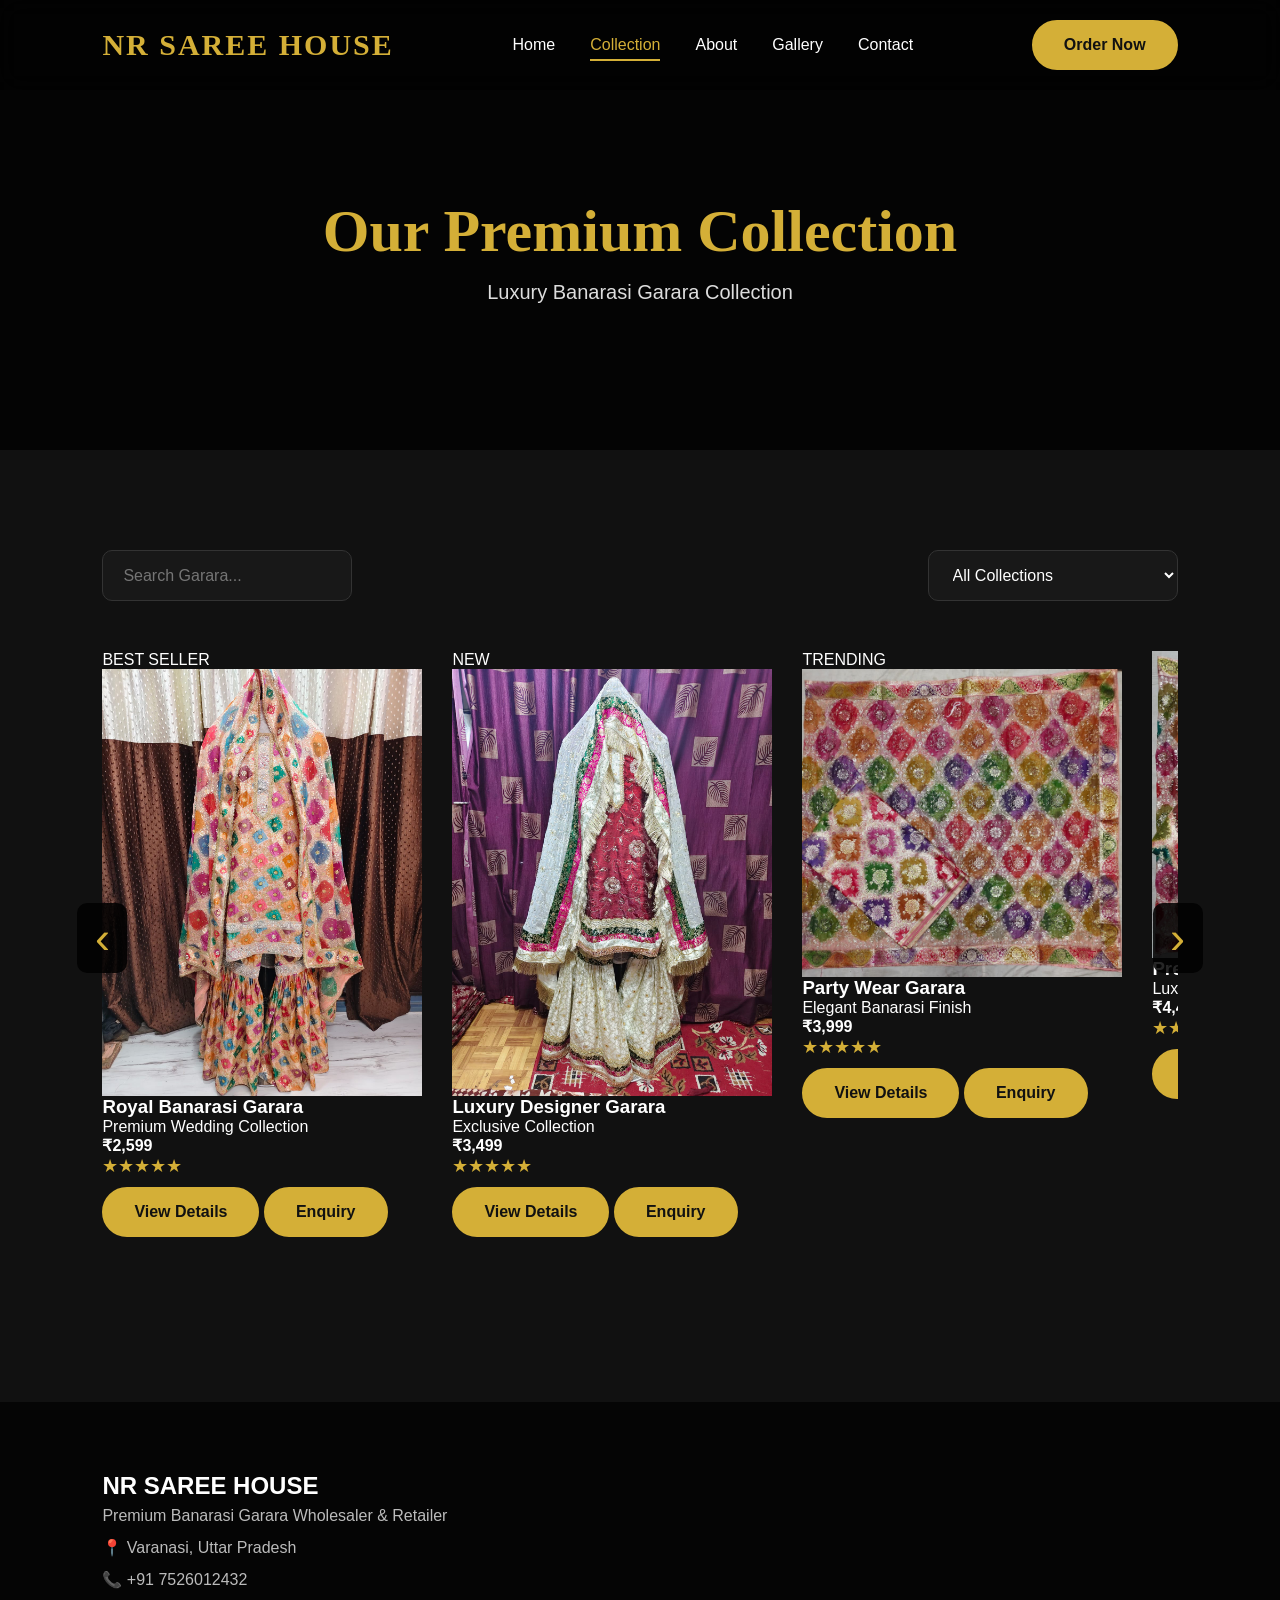
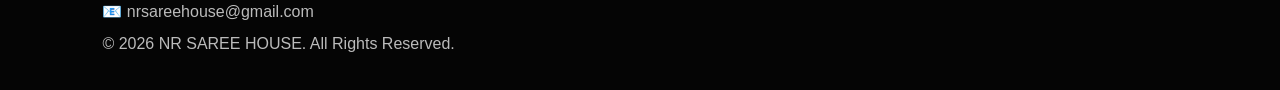
==== commit 062be7ff: "Add Amazon style product slider" ====
--- a/collection.html
+++ b/collection.html
@@ -7,15 +7,7 @@
 
 <meta name="viewport" content="width=device-width, initial-scale=1.0">
 
-<title>Premium Banarasi Garara Collection | NR SAREE HOUSE</title>
-
-<meta name="description" content="Explore the premium Banarasi Garara collection at NR Saree House, Varanasi. Discover bridal, wedding and party wear Garara designs for every special occasion.">
-
-<meta name="robots" content="index, follow">
-
-<link rel="canonical" href="https://varish9452904-cmd.github.io/nr-saree-house/collection.html">
-
-<link rel="icon" href="images/favicon.png">
+<title>Collection | NR SAREE HOUSE</title>
 
 <link rel="stylesheet" href="style.css">
 
@@ -61,119 +53,81 @@
 
 <section class="products">
 
-<div class="product-tools">
+    <div class="product-tools">
+        <input type="text" id="searchBox" placeholder="Search Garara...">
 
-<input type="text" id="searchBox" placeholder="Search Garara...">
+        <select id="categoryFilter">
+            <option value="all">All Collections</option>
+            <option value="bridal">Bridal</option>
+            <option value="wedding">Wedding</option>
+            <option value="party">Party Wear</option>
+        </select>
+    </div>
 
-<select id="categoryFilter">
-<option value="all">All Collections</option>
-<option value="bridal">Bridal</option>
-<option value="wedding">Wedding</option>
-<option value="party">Party Wear</option>
-</select>
+    <div class="product-slider">
 
-</div>
+        <button class="slider-btn prev" id="prevBtn">‹</button>
 
-<!-- Product 1 -->
-<div class="card" data-category="bridal">
+        <div class="product-track" id="productTrack">
 
-<span class="badge">BEST SELLER</span>
+            <div class="card" data-category="bridal">
+                <span class="badge">BEST SELLER</span>
+                <img src="images/product1.jpg" alt="Royal Banarasi Garara">
+                <h3>Royal Banarasi Garara</h3>
+                <p>Premium Wedding Collection</p>
+                <h4>₹2,599</h4>
+                <div class="rating">★★★★★</div>
+                <a href="product.html" class="hero-btn">View Details</a>
+                <a href="contact.html" class="hero-btn">Enquiry</a>
+            </div>
 
-<img src="images/product1.jpg" alt="Product 1">
+            <div class="card" data-category="wedding">
+                <span class="badge">NEW</span>
+                <img src="images/product2.jpg" alt="Luxury Designer Garara">
+                <h3>Luxury Designer Garara</h3>
+                <p>Exclusive Collection</p>
+                <h4>₹3,499</h4>
+                <div class="rating">★★★★★</div>
+                <a href="product2.html" class="hero-btn">View Details</a>
+                <a href="contact.html" class="hero-btn">Enquiry</a>
+            </div>
 
-<h3>Royal Banarasi Garara</h3>
+            <div class="card" data-category="party">
+                <span class="badge">TRENDING</span>
+                <img src="images/product3.jpg" alt="Party Wear Garara">
+                <h3>Party Wear Garara</h3>
+                <p>Elegant Banarasi Finish</p>
+                <h4>₹3,999</h4>
+                <div class="rating">★★★★★</div>
+                <a href="product3.html" class="hero-btn">View Details</a>
+                <a href="contact.html" class="hero-btn">Enquiry</a>
+            </div>
 
-<p>Premium Wedding Collection</p>
+            <div class="card" data-category="bridal">
+                <img src="images/product4.jpg" alt="Premium Bridal Garara">
+                <h3>Premium Bridal Garara</h3>
+                <p>Luxury Collection</p>
+                <h4>₹4,499</h4>
+                <div class="rating">★★★★★</div>
+                <a href="product4.html" class="hero-btn">View Details</a>
+                <a href="contact.html" class="hero-btn">Enquiry</a>
+            </div>
 
-<h4>₹2,599</h4>
+            <div class="card" data-category="party">
+                <img src="images/product5.jpg" alt="Exclusive Banarasi Garara">
+                <h3>Exclusive Banarasi Garara</h3>
+                <p>Latest Collection</p>
+                <h4>₹4,999</h4>
+                <div class="rating">★★★★★</div>
+                <a href="product5.html" class="hero-btn">View Details</a>
+                <a href="contact.html" class="hero-btn">Enquiry</a>
+            </div>
 
-<div class="rating">★★★★★</div>
+        </div>
 
-<a href="product.html" class="hero-btn">View Details</a>
+        <button class="slider-btn next" id="nextBtn">›</button>
 
-<a href="contact.html" class="hero-btn">Enquiry</a>
-
-</div>
-
-<!-- Product 2 -->
-<div class="card" data-category="wedding">
-
-<span class="badge">NEW</span>
-
-<img src="images/product2.jpg" alt="Product 2">
-
-<h3>Luxury Designer Garara</h3>
-
-<p>Exclusive Collection</p>
-
-<h4>₹3,499</h4>
-
-<div class="rating">★★★★★</div>
-
-<a href="product2.html" class="hero-btn">View Details</a>
-
-<a href="contact.html" class="hero-btn">Enquiry</a>
-
-</div>
-
-<!-- Product 3 -->
-<div class="card" data-category="party">
-
-<span class="badge">TRENDING</span>
-
-<img src="images/product3.jpg" alt="Product 3">
-
-<h3>Party Wear Garara</h3>
-
-<p>Elegant Banarasi Finish</p>
-
-<h4>₹3,999</h4>
-
-<div class="rating">★★★★★</div>
-
-<a href="product3.html" class="hero-btn">View Details</a>
-
-<a href="contact.html" class="hero-btn">Enquiry</a>
-
-</div>
-
-<!-- Product 4 -->
-<div class="card" data-category="bridal">
-
-<img src="images/product4.jpg" alt="Product 4">
-
-<h3>Premium Bridal Garara</h3>
-
-<p>Luxury Collection</p>
-
-<h4>₹4,499</h4>
-
-<div class="rating">★★★★★</div>
-
-<a href="product4.html" class="hero-btn">View Details</a>
-
-<a href="contact.html" class="hero-btn">Enquiry</a>
-
-</div>
-
-<!-- Product 5 -->
-<div class="card" data-category="party">
-
-<img src="images/product5.jpg" alt="Product 5">
-
-<h3>Exclusive Banarasi Garara</h3>
-
-<p>Latest Collection</p>
-
-<h4>₹4,999</h4>
-
-<div class="rating">★★★★★</div>
-
-<a href="product5.html" class="hero-btn">View Details</a>
-
-<a href="contact.html" class="hero-btn">Enquiry</a>
-
-</div>
+    </div>
 
 </section>
 
--- a/style.css
+++ b/style.css
@@ -257,68 +257,33 @@
     background: #111;
 }
 
-.cards {
-    display: grid;
-    grid-template-columns: repeat(3, 1fr);
-    gap: 35px;
-}
-
-.card {
-    position: relative;
-    overflow: hidden;
-    background: #181818;
-    border: 1px solid rgba(212, 175, 55, 0.15);
-    border-radius: 18px;
-    box-shadow: 0 10px 30px rgba(0, 0, 0, 0.35);
-    transition: 0.4s ease;
-}
-
-.card:hover {
-    transform: translateY(-12px);
-    border-color: #d4af37;
-    box-shadow:
-        0 20px 60px rgba(0, 0, 0, 0.45),
-        0 0 30px rgba(212, 175, 55, 0.15);
-}
-
-.card img {
-    width: 100%;
-    height: 400px;
-    object-fit: cover;
-    border-radius: 18px;
-    transition: 0.5s ease;
-}
-
-.card:hover img {
-    transform: scale(1.08);
-}
-
-.card h3 {
-    font-size: 24px;
-    color: #d4af37;
-    padding: 20px 20px 10px;
-}
-
-.card p {
-    color: #ccc;
-    padding: 0 20px 20px;
-    line-height: 1.6;
-}
-
-.card > a {
-    display: inline-block;
-    margin: 0 20px 25px;
-    padding: 12px 25px;
-    background: #d4af37;
-    color: #111;
-    border-radius: 30px;
-    font-weight: 600;
-    transition: 0.3s ease;
-}
-
-.card > a:hover {
-    background: #fff;
-    transform: translateY(-3px);
+.cards{
+    display:flex;
+    gap:25px;
+    overflow-x:auto;
+    overflow-y:hidden;
+    padding:10px 5px 25px;
+    scroll-behavior:smooth;
+    scroll-snap-type:x mandatory;
+}
+
+.cards .card{
+    flex:0 0 300px;
+    scroll-snap-align:start;
+}
+
+/* Scrollbar */
+.cards::-webkit-scrollbar{
+    height:8px;
+}
+
+.cards::-webkit-scrollbar-thumb{
+    background:#d4af37;
+    border-radius:20px;
+}
+
+.cards::-webkit-scrollbar-track{
+    background:#222;
 }
 
 
@@ -1201,4 +1166,105 @@
         right: 18px;
         bottom: 90px;
     }
+}
+/* ===========================
+   Amazon Style Product Slider
+=========================== */
+
+.products{
+    padding:100px 8%;
+    background:#111;
+}
+
+.product-tools{
+    display:flex;
+    justify-content:space-between;
+    gap:20px;
+    margin-bottom:40px;
+    flex-wrap:wrap;
+}
+
+.product-slider{
+    position:relative;
+    display:flex;
+    align-items:center;
+}
+
+.product-track{
+    display:flex;
+    gap:30px;
+    overflow-x:auto;
+    scroll-behavior:smooth;
+    scroll-snap-type:x mandatory;
+    padding:10px 5px 25px;
+    width:100%;
+    scrollbar-width:none;
+}
+
+.product-track::-webkit-scrollbar{
+    display:none;
+}
+
+.product-track .card{
+    flex:0 0 320px;
+    scroll-snap-align:start;
+}
+
+/* Slider arrows */
+
+.slider-btn{
+    position:absolute;
+    top:45%;
+    transform:translateY(-50%);
+    width:50px;
+    height:70px;
+    border:none;
+    border-radius:10px;
+    background:rgba(0,0,0,.85);
+    color:#d4af37;
+    font-size:45px;
+    cursor:pointer;
+    z-index:20;
+    transition:.3s;
+}
+
+.slider-btn:hover{
+    background:#d4af37;
+    color:#111;
+}
+
+.slider-btn.prev{
+    left:-25px;
+}
+
+.slider-btn.next{
+    right:-25px;
+}
+
+/* Mobile */
+
+@media(max-width:768px){
+
+    .product-track{
+        gap:18px;
+        padding-left:5px;
+    }
+
+    .product-track .card{
+        flex:0 0 280px;
+    }
+
+    .slider-btn{
+        display:none;
+    }
+
+    .product-tools{
+        flex-direction:column;
+    }
+
+    #searchBox,
+    #categoryFilter{
+        width:100%;
+    }
+
 }
